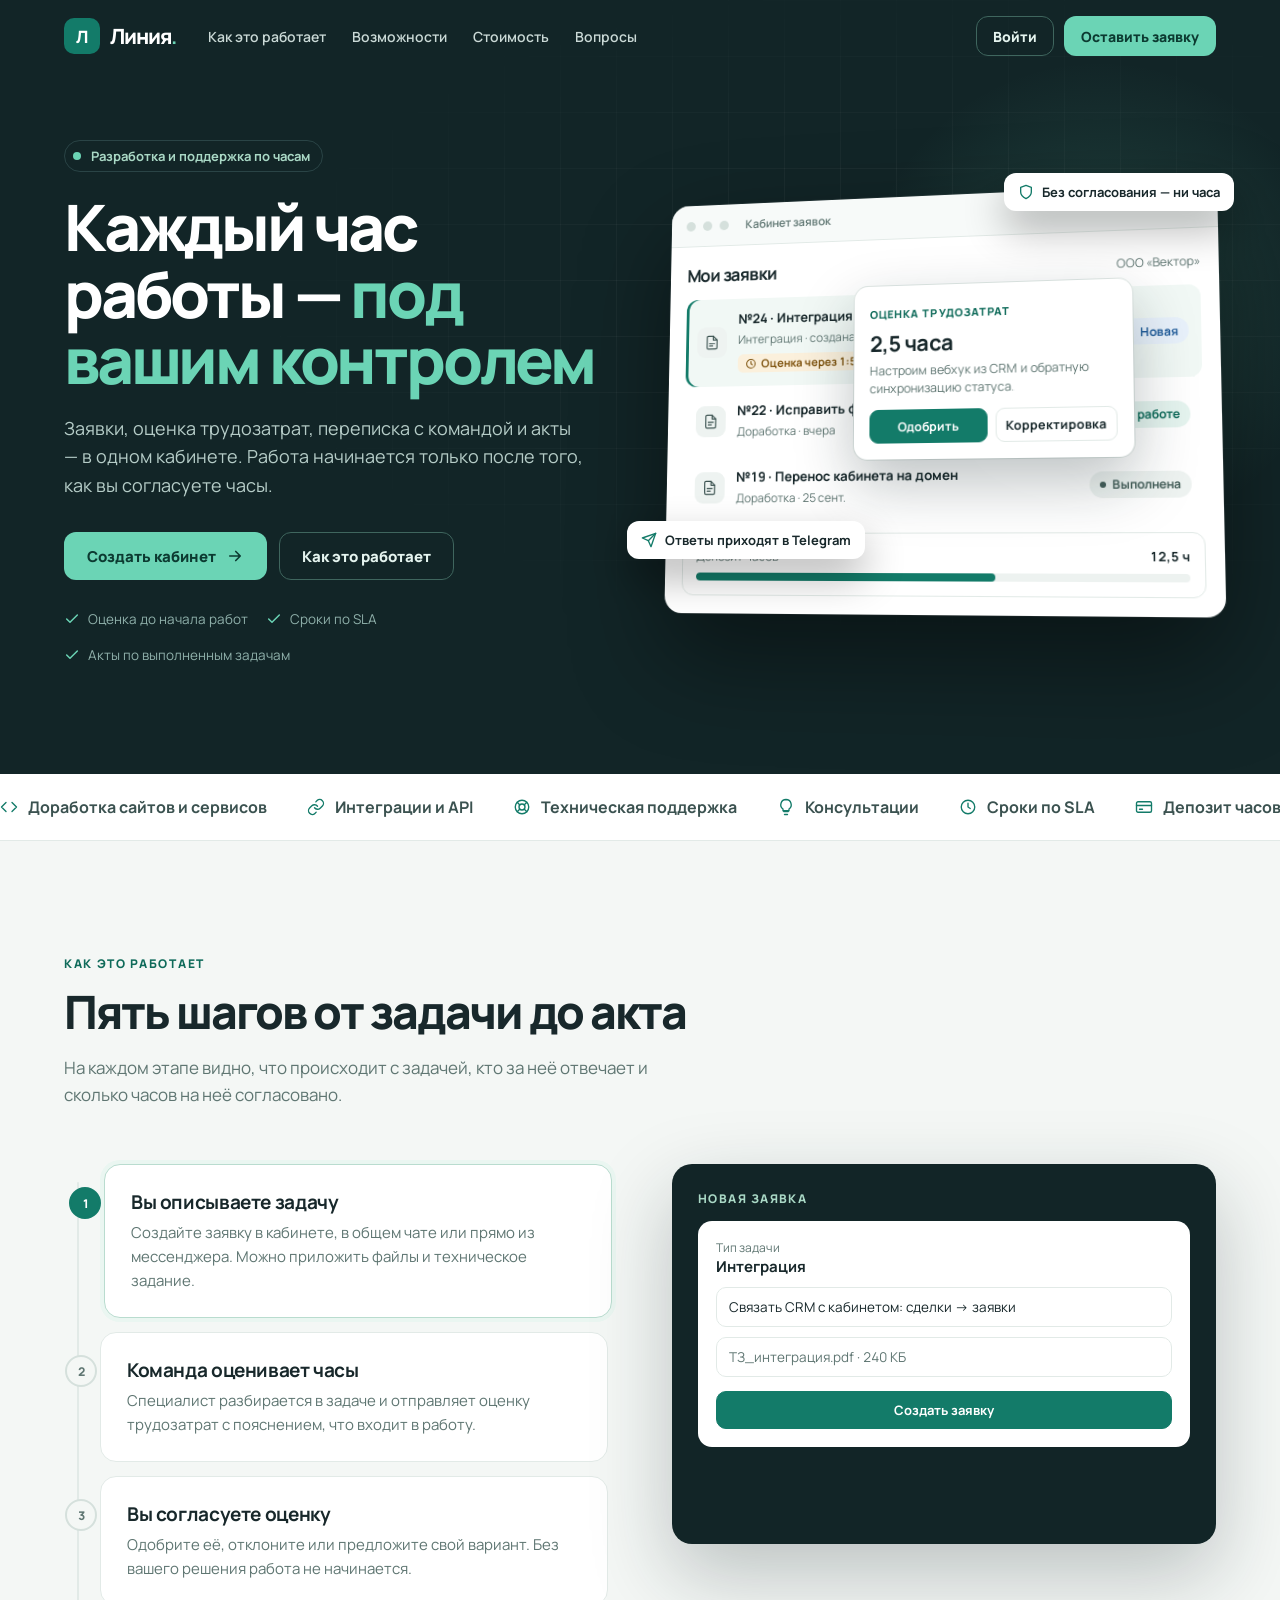
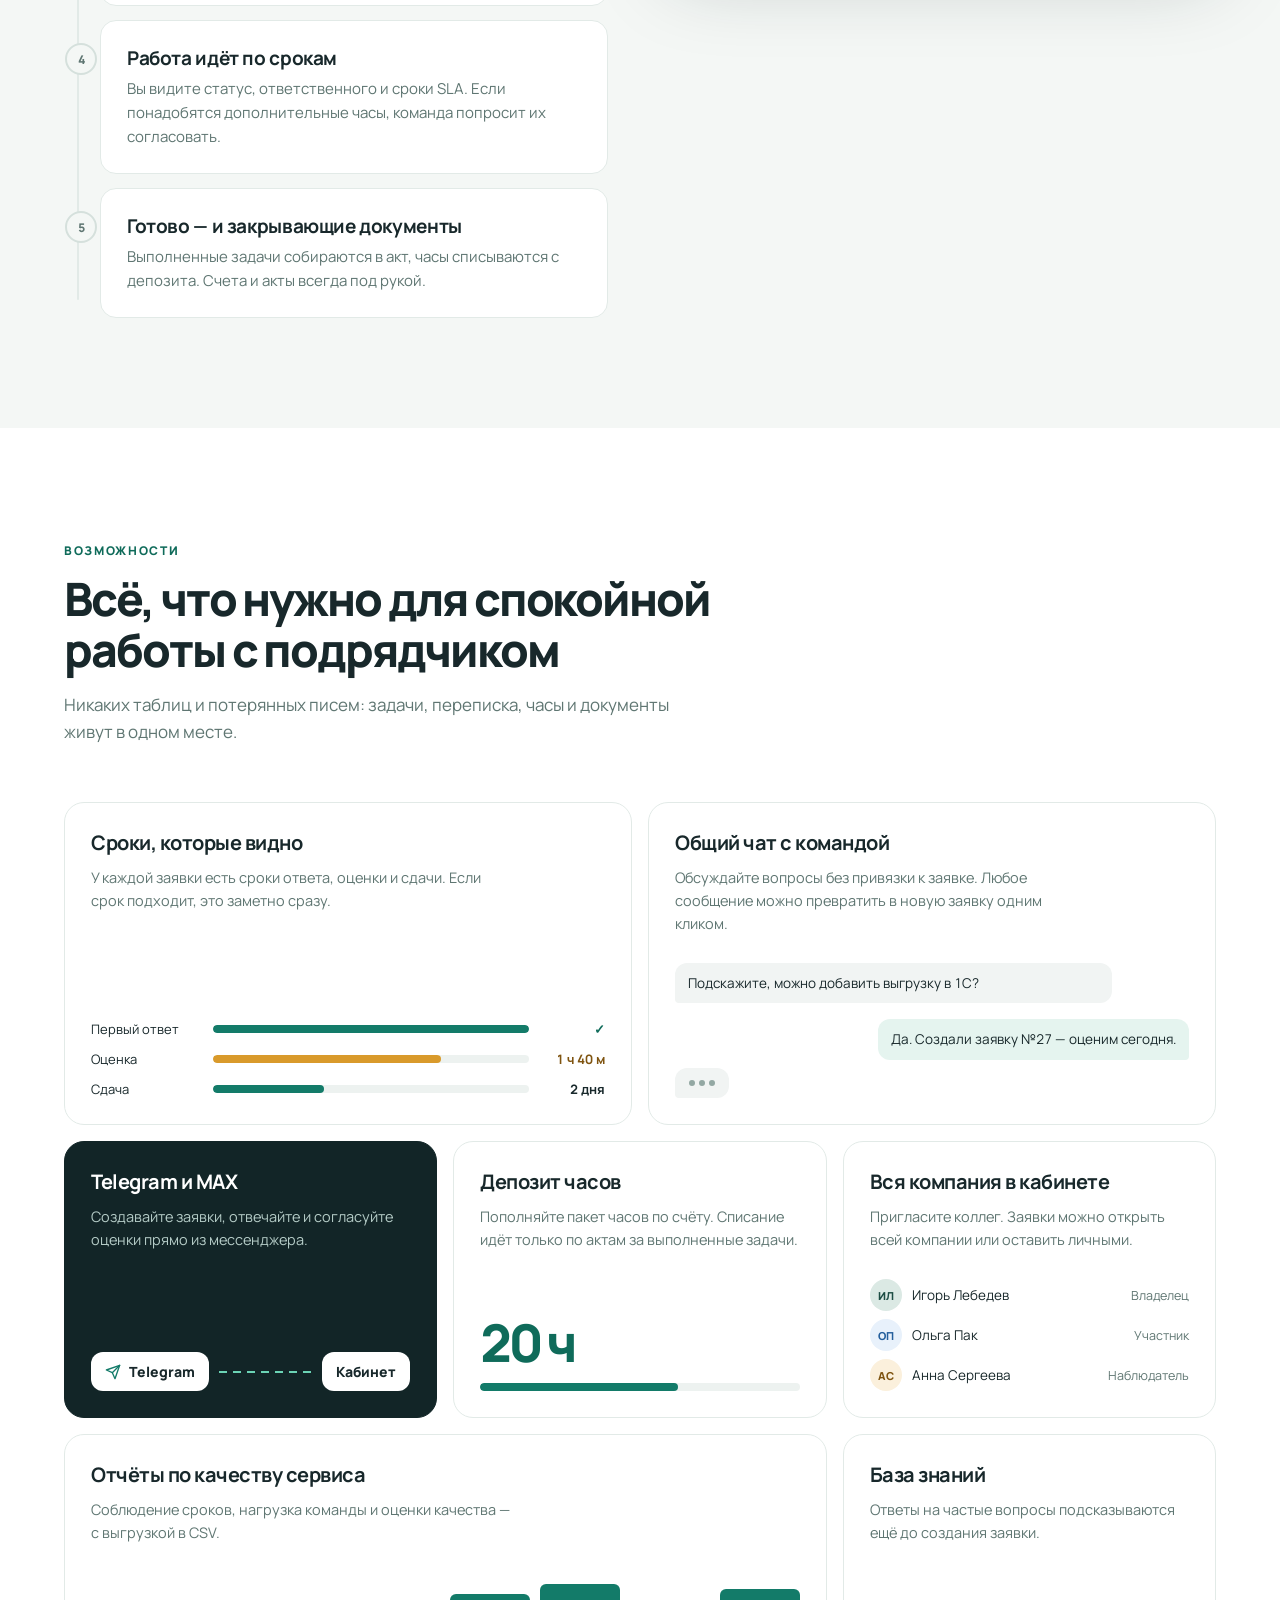
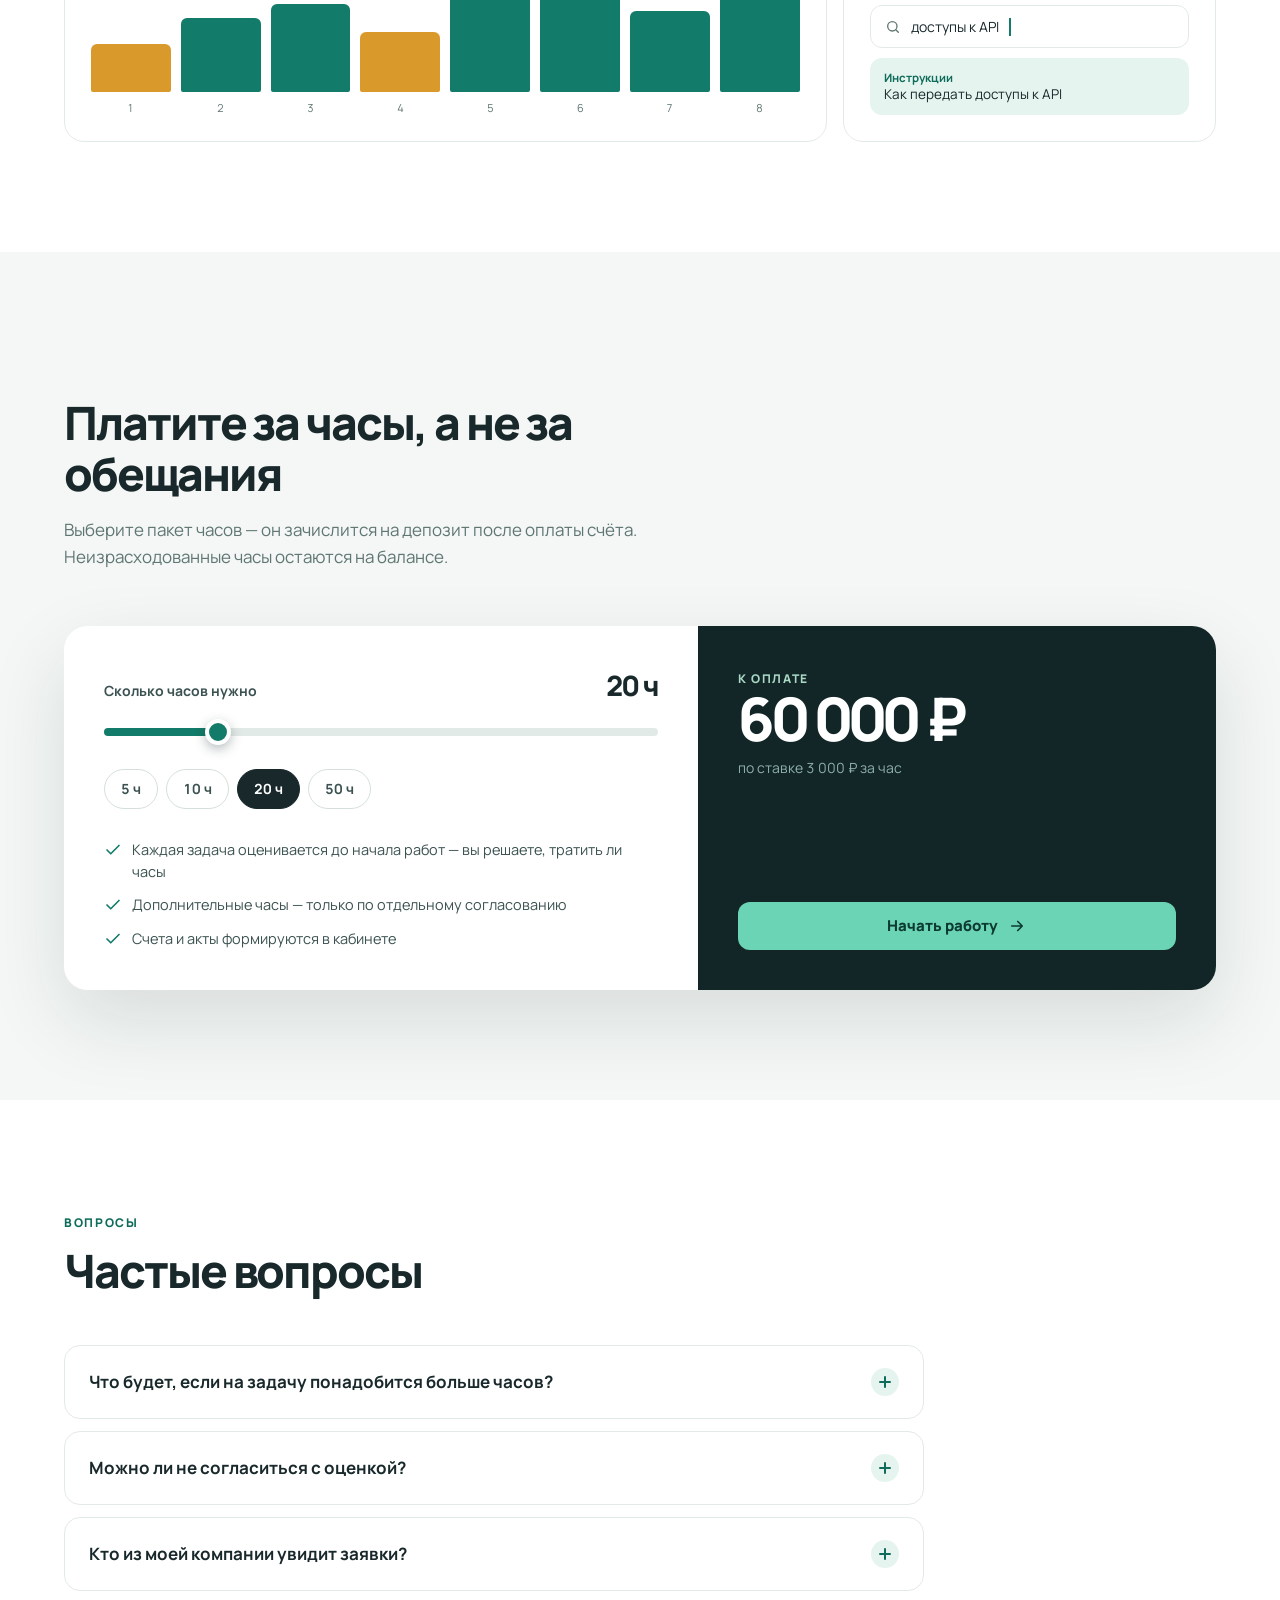
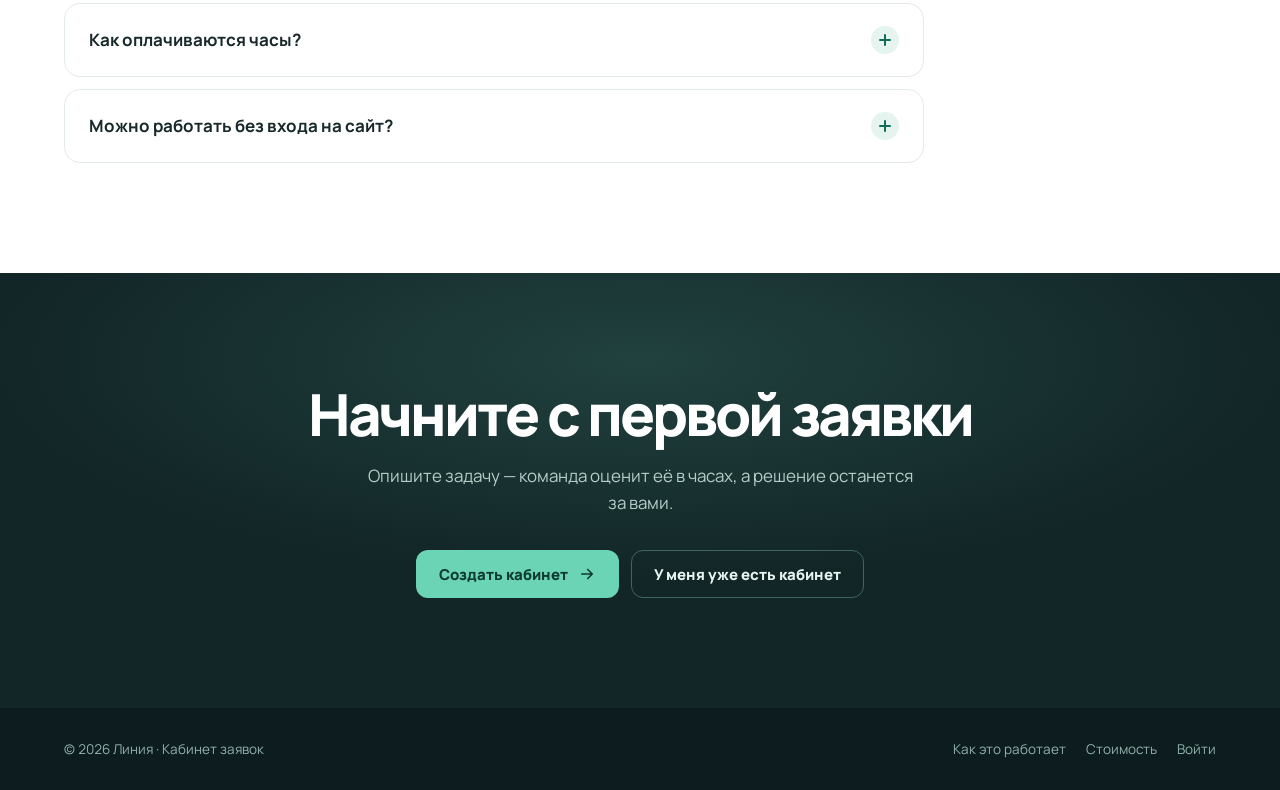
==== web/landing.html @ fb6ef6cf "Редизайн кабинета, анимации, обучение для клиентов и лендинг" ====
<!doctype html>
<html lang="ru">
<head>
  <meta charset="utf-8">
  <meta name="viewport" content="width=device-width, initial-scale=1, viewport-fit=cover">
  <meta name="theme-color" content="#122527">
  <meta name="description" content="Разработка и поддержка с прозрачными часами: заявки, оценка трудозатрат, переписка, SLA и акты в одном кабинете.">
  <title>Линия · Разработка и поддержка с прозрачными часами</title>
  <link rel="icon" type="image/svg+xml" href="/icon.svg">
  <link rel="preconnect" href="https://fonts.googleapis.com">
  <link href="https://fonts.googleapis.com/css2?family=Manrope:wght@400;500;600;700;800&display=swap" rel="stylesheet">
  <style>
    :root {
      --nav: #122527;
      --nav-2: #18322f;
      --nav-line: #2a4446;
      --mint: #6bd4b5;
      --mint-soft: #a9d8c5;
      --accent: #137b69;
      --accent-ink: #0f6b5a;
      --accent-soft: #e5f4ef;
      --ink: #18282b;
      --ink-2: #3b5250;
      --muted: #5f7672;
      --line: #e2eae7;
      --bg: #f4f7f5;
      --late: #a3211a;
      --late-bg: #fdecea;
      --soon: #7f5410;
      --soon-bg: #fbf0dc;
      --info: #245f9c;
      --info-bg: #e8f1fb;
      --ease: cubic-bezier(.2, .8, .2, 1);
      --spring: cubic-bezier(.34, 1.56, .64, 1);
      font-family: 'Manrope', -apple-system, 'Segoe UI', sans-serif;
      color: var(--ink);
      font-variant-numeric: tabular-nums;
    }
    * { box-sizing: border-box; }
    html { scroll-behavior: smooth; }
    body { margin: 0; background: var(--bg); color: var(--ink); -webkit-font-smoothing: antialiased; overflow-x: hidden; }
    a { color: inherit; }
    button { font: inherit; cursor: pointer; }
    :focus-visible { outline: 3px solid #7ed9c0; outline-offset: 3px; }
    .wrap { width: 100%; max-width: 1200px; margin: 0 auto; padding: 0 24px; }
    .ico { flex: none; }
    .visually-hidden { position: absolute; width: 1px; height: 1px; overflow: hidden; clip: rect(0 0 0 0); white-space: nowrap; }

    /* Кнопки */
    .btn {
      display: inline-flex; align-items: center; justify-content: center; gap: 10px;
      min-height: 48px; padding: 0 22px; border: 1px solid transparent; border-radius: 12px;
      font-size: 15px; font-weight: 800; text-decoration: none; white-space: nowrap;
      transition: transform .2s var(--ease), box-shadow .2s ease, background-color .2s ease, border-color .2s ease;
    }
    .btn:active { transform: scale(.97); }
    .btn .ico { transition: transform .25s var(--ease); }
    .btn:hover .ico { transform: translateX(3px); }
    .btn-mint { background: var(--mint); color: #0c3a31; }
    .btn-mint:hover { box-shadow: 0 10px 30px rgba(107, 212, 181, .35); transform: translateY(-2px); }
    .btn-ghost { border-color: #3f665e; color: #e5f4ef; background: transparent; }
    .btn-ghost:hover { background: rgba(255, 255, 255, .06); border-color: var(--mint-soft); }
    .btn-dark { background: var(--ink); color: #fff; }
    .btn-dark:hover { transform: translateY(-2px); box-shadow: 0 10px 30px rgba(24, 40, 43, .25); }
    .btn-line { border-color: #c9d7d2; color: var(--ink); background: #fff; }
    .btn-line:hover { border-color: var(--accent); }

    /* Шапка */
    .header {
      position: fixed; inset: 0 0 auto; z-index: 50;
      transition: background-color .3s ease, box-shadow .3s ease, backdrop-filter .3s ease;
    }
    .header.scrolled { background: rgba(18, 37, 39, .88); backdrop-filter: blur(12px); box-shadow: 0 1px 0 var(--nav-line); }
    .header-row { display: flex; align-items: center; gap: 32px; height: 72px; }
    .logo { display: flex; align-items: center; gap: 10px; color: #fff; text-decoration: none; }
    .logo-mark { display: grid; place-items: center; width: 36px; height: 36px; border-radius: 10px; background: var(--accent); color: #fff; font-weight: 800; font-size: 17px; }
    .logo-name { font-size: 21px; font-weight: 800; letter-spacing: -.05em; }
    .logo-name b { color: var(--mint); }
    .menu { display: flex; gap: 26px; margin-right: auto; }
    .menu a { color: #cad9d6; font-size: 14px; font-weight: 600; text-decoration: none; position: relative; }
    .menu a::after { content: ''; position: absolute; left: 0; right: 0; bottom: -6px; height: 2px; border-radius: 2px; background: var(--mint); transform: scaleX(0); transform-origin: left; transition: transform .25s var(--ease); }
    .menu a:hover { color: #fff; }
    .menu a:hover::after { transform: scaleX(1); }
    .header-actions { display: flex; gap: 10px; }
    .header .btn { min-height: 40px; padding: 0 16px; font-size: 14px; }

    /* Первый экран */
    .hero {
      position: relative; overflow: hidden; padding: 140px 0 110px;
      background: var(--nav); color: #cad9d6;
    }
    .hero::before {
      content: ''; position: absolute; inset: 0;
      background-image: linear-gradient(rgba(255, 255, 255, .04) 1px, transparent 1px), linear-gradient(90deg, rgba(255, 255, 255, .04) 1px, transparent 1px);
      background-size: 56px 56px;
      mask-image: radial-gradient(ellipse 70% 60% at 70% 40%, #000 30%, transparent 75%);
      -webkit-mask-image: radial-gradient(ellipse 70% 60% at 70% 40%, #000 30%, transparent 75%);
    }
    .hero-glow { position: absolute; width: 520px; height: 520px; right: -80px; top: 40px; border-radius: 50%; background: radial-gradient(circle, rgba(107, 212, 181, .18), transparent 65%); pointer-events: none; animation: drift 12s ease-in-out infinite alternate; }
    @keyframes drift { to { transform: translate(-60px, 40px) scale(1.1); } }
    .hero-grid { position: relative; display: grid; grid-template-columns: minmax(0, 1fr) minmax(0, 1.05fr); gap: 56px; align-items: center; }
    .eyebrow { display: inline-flex; align-items: center; gap: 10px; padding: 6px 12px 6px 8px; border: 1px solid var(--nav-line); border-radius: 99px; color: var(--mint-soft); font-size: 13px; font-weight: 700; }
    .eyebrow i { width: 8px; height: 8px; border-radius: 50%; background: var(--mint); box-shadow: 0 0 0 0 rgba(107, 212, 181, .6); animation: ping 2s ease-out infinite; }
    @keyframes ping { 0% { box-shadow: 0 0 0 0 rgba(107, 212, 181, .6); } 100% { box-shadow: 0 0 0 10px rgba(107, 212, 181, 0); } }
    .hero h1 { margin: 22px 0 20px; color: #fff; font-size: clamp(38px, 5.4vw, 64px); font-weight: 800; letter-spacing: -.05em; line-height: 1.04; }
    .hero h1 .word { display: inline-block; opacity: 0; transform: translateY(24px); animation: word .7s var(--ease) forwards; }
    @keyframes word { to { opacity: 1; transform: none; } }
    .hero h1 em { font-style: normal; color: var(--mint); }
    .hero .lead { max-width: 520px; margin: 0 0 32px; font-size: 18px; line-height: 1.6; color: #b5ccc7; }
    .hero-cta { display: flex; flex-wrap: wrap; gap: 12px; }
    .hero-note { display: flex; flex-wrap: wrap; gap: 18px; margin-top: 30px; font-size: 13.5px; color: #8fb0aa; }
    .hero-note span { display: inline-flex; align-items: center; gap: 8px; }
    .hero-note .ico { color: var(--mint); }
    .fade-up { opacity: 0; transform: translateY(16px); animation: word .8s var(--ease) forwards; }

    /* Живой макет */
    .stage { position: relative; perspective: 1400px; }
    .mock {
      position: relative; border-radius: 18px; background: #fff; color: var(--ink);
      box-shadow: 0 40px 100px rgba(0, 0, 0, .45), 0 0 0 1px rgba(255, 255, 255, .06);
      transform: rotateX(var(--rx, 6deg)) rotateY(var(--ry, -10deg));
      transition: transform .6s var(--ease);
      overflow: hidden;
    }
    .mock-bar { display: flex; align-items: center; gap: 8px; height: 44px; padding: 0 16px; border-bottom: 1px solid var(--line); background: #f7faf9; }
    .mock-bar i { width: 10px; height: 10px; border-radius: 50%; background: #d5e0dc; }
    .mock-bar span { margin-left: 10px; color: var(--muted); font-size: 12px; font-weight: 600; }
    .mock-body { padding: 18px; }
    .mock-head { display: flex; align-items: baseline; justify-content: space-between; margin-bottom: 14px; }
    .mock-head strong { font-size: 18px; letter-spacing: -.03em; }
    .mock-head small { color: var(--muted); font-size: 12px; }
    .mrow { display: grid; grid-template-columns: 32px minmax(0, 1fr) auto; gap: 12px; align-items: center; padding: 12px; border-radius: 12px; transition: background-color .35s ease, box-shadow .35s ease; }
    .mrow + .mrow { margin-top: 4px; }
    .mrow.hot { background: #f1f8f5; box-shadow: inset 3px 0 0 var(--accent); }
    .mico { display: grid; place-items: center; width: 32px; height: 32px; border-radius: 9px; background: #eef3f1; color: var(--ink-2); }
    .mtext strong { display: block; font-size: 13.5px; }
    .mtext small { color: var(--muted); font-size: 12px; }
    .badge { display: inline-flex; align-items: center; gap: 6px; height: 26px; padding: 0 10px; border-radius: 99px; font-size: 12px; font-weight: 700; white-space: nowrap; transition: background-color .4s ease, color .4s ease; }
    .badge::before { content: ''; width: 6px; height: 6px; border-radius: 50%; background: currentColor; }
    .badge.new { background: var(--info-bg); color: var(--info); }
    .badge.work { background: var(--accent-soft); color: var(--accent-ink); }
    .badge.wait { background: var(--soon-bg); color: var(--soon); }
    .badge.done { background: #eef3f1; color: #46605b; }
    .sla { display: inline-flex; align-items: center; gap: 5px; margin-top: 6px; padding: 2px 8px; border-radius: 6px; background: var(--soon-bg); color: var(--soon); font-size: 11.5px; font-weight: 700; }
    .mock-hours { margin-top: 14px; padding: 14px; border: 1px solid var(--line); border-radius: 12px; }
    .mock-hours div:first-child { display: flex; justify-content: space-between; font-size: 12.5px; color: var(--muted); margin-bottom: 8px; }
    .mock-hours strong { color: var(--ink); }
    .meter { height: 8px; border-radius: 4px; background: #edf2f0; overflow: hidden; }
    .meter span { display: block; height: 100%; border-radius: 4px; background: var(--accent); width: 0; transition: width 1.2s var(--ease); }
    .estimate-pop {
      position: absolute; left: 50%; top: 92px; width: 280px; padding: 16px; border-radius: 14px;
      background: #fff; box-shadow: 0 24px 60px rgba(18, 37, 39, .28), 0 0 0 1px var(--line);
      opacity: 0; transform: translate(-30%, 10px) scale(.96); pointer-events: none;
      transition: opacity .35s ease, transform .45s var(--spring);
    }
    .estimate-pop.show { opacity: 1; transform: translate(-30%, 0) scale(1); }
    .estimate-pop small { color: var(--accent-ink); font-size: 11px; font-weight: 800; letter-spacing: .1em; text-transform: uppercase; }
    .estimate-pop strong { display: block; margin: 6px 0 4px; font-size: 22px; letter-spacing: -.03em; }
    .estimate-pop p { margin: 0 0 12px; color: var(--muted); font-size: 12.5px; line-height: 1.45; }
    .estimate-pop .row { display: flex; gap: 8px; }
    .estimate-pop .row span { flex: 1; display: grid; place-items: center; height: 34px; border-radius: 9px; border: 1px solid var(--line); font-size: 12.5px; font-weight: 700; transition: transform .15s ease, background-color .2s ease; }
    .estimate-pop .row span.ok { border-color: var(--accent); background: var(--accent); color: #fff; }
    .estimate-pop .row span.ok.press { transform: scale(.94); background: var(--accent-ink); }
    .cursor { position: absolute; left: 0; top: 0; z-index: 3; width: 22px; height: 22px; opacity: 0; transition: transform 1s var(--ease), opacity .3s ease; pointer-events: none; filter: drop-shadow(0 4px 8px rgba(0, 0, 0, .3)); }
    .cursor.show { opacity: 1; }
    .mock-toast {
      position: absolute; right: 16px; bottom: 16px; display: flex; align-items: center; gap: 10px; padding: 11px 14px; border-radius: 12px;
      background: var(--ink); color: #fff; font-size: 13px; font-weight: 600;
      opacity: 0; transform: translateY(12px) scale(.96); transition: opacity .3s ease, transform .4s var(--spring);
    }
    .mock-toast.show { opacity: 1; transform: none; }
    .mock-toast .ico { color: var(--mint); }
    .float-chip {
      position: absolute; display: flex; align-items: center; gap: 8px; padding: 10px 14px; border-radius: 12px;
      background: #fff; color: var(--ink); font-size: 13px; font-weight: 700; box-shadow: 0 18px 40px rgba(0, 0, 0, .3);
      animation: float 6s ease-in-out infinite;
    }
    .float-chip.a { left: -28px; bottom: 54px; }
    .float-chip.b { right: -18px; top: -18px; animation-delay: -3s; }
    .float-chip .ico { color: var(--accent); }
    @keyframes float { 50% { transform: translateY(-10px); } }

    /* Бегущая строка */
    .ticker { padding: 22px 0; border-bottom: 1px solid var(--line); background: #fff; overflow: hidden; }
    .ticker-track { display: flex; gap: 40px; width: max-content; animation: marquee 32s linear infinite; }
    .ticker:hover .ticker-track { animation-play-state: paused; }
    .ticker-track span { display: inline-flex; align-items: center; gap: 10px; color: var(--ink-2); font-size: 16px; font-weight: 700; white-space: nowrap; }
    .ticker-track .ico { color: var(--accent); }
    @keyframes marquee { to { transform: translateX(-50%); } }

    /* Секции */
    section.block { padding: 110px 0; }
    .kicker { color: var(--accent-ink); font-size: 12px; font-weight: 800; letter-spacing: .14em; text-transform: uppercase; }
    .title { max-width: 720px; margin: 14px 0 16px; font-size: clamp(30px, 3.6vw, 46px); font-weight: 800; letter-spacing: -.045em; line-height: 1.1; }
    .subtitle { max-width: 620px; margin: 0; color: var(--muted); font-size: 17px; line-height: 1.6; }
    .reveal { opacity: 0; transform: translateY(28px); transition: opacity .8s var(--ease), transform .8s var(--ease); transition-delay: var(--d, 0s); }
    .reveal.in { opacity: 1; transform: none; }

    /* Как это работает */
    .steps-grid { display: grid; grid-template-columns: minmax(0, 1fr) minmax(0, 1fr); gap: 64px; margin-top: 56px; }
    .steps { position: relative; display: grid; gap: 14px; padding-left: 36px; }
    .rail { position: absolute; left: 13px; top: 18px; bottom: 18px; width: 2px; background: var(--line); border-radius: 2px; }
    .rail span { display: block; width: 100%; height: 0; background: var(--accent); border-radius: 2px; transition: height .5s var(--ease); }
    .step { position: relative; padding: 24px 26px; border: 1px solid var(--line); border-radius: 16px; background: #fff; transition: border-color .3s ease, box-shadow .3s ease, transform .3s var(--ease); }
    .step::before { content: attr(data-n); position: absolute; left: -36px; top: 22px; display: grid; place-items: center; width: 28px; height: 28px; border: 2px solid #d5e0dc; border-radius: 50%; background: var(--bg); color: var(--muted); font-size: 12px; font-weight: 800; transition: all .3s ease; }
    .step.active { border-color: #b9dccf; box-shadow: 0 0 0 4px #eaf6f1; transform: translateX(4px); }
    .step.active::before, .step.passed::before { border-color: var(--accent); background: var(--accent); color: #fff; }
    .step h3 { margin: 0 0 6px; font-size: 19px; letter-spacing: -.02em; }
    .step p { margin: 0; color: var(--muted); font-size: 15px; line-height: 1.6; }
    .step-visual { position: sticky; top: 120px; align-self: start; }
    .screen { position: relative; min-height: 380px; padding: 26px; border-radius: 20px; background: var(--nav); box-shadow: 0 30px 80px rgba(18, 37, 39, .25); overflow: hidden; }
    .scene { position: absolute; inset: 26px; opacity: 0; transform: translateY(16px) scale(.98); transition: opacity .45s ease, transform .55s var(--ease); pointer-events: none; }
    .scene.active { opacity: 1; transform: none; }
    .card { padding: 18px; border-radius: 14px; background: #fff; }
    .card + .card { margin-top: 12px; }
    .card small { display: block; color: var(--muted); font-size: 12px; }
    .card strong { display: block; font-size: 15px; }
    .scene-label { margin-bottom: 14px; color: var(--mint-soft); font-size: 12px; font-weight: 800; letter-spacing: .12em; text-transform: uppercase; }
    .field-mock { margin-top: 10px; padding: 10px 12px; border: 1px solid var(--line); border-radius: 10px; color: var(--ink); font-size: 13.5px; }
    .bubble { max-width: 85%; padding: 10px 13px; border-radius: 12px 12px 12px 4px; background: #f1f4f3; font-size: 13.5px; line-height: 1.5; }
    .bubble.me { margin-left: auto; border-radius: 12px 12px 4px 12px; background: var(--accent-soft); }
    .bubble + .bubble { margin-top: 8px; }
    .two-btn { display: flex; gap: 8px; margin-top: 14px; }
    .two-btn span { flex: 1; display: grid; place-items: center; height: 38px; border-radius: 10px; border: 1px solid var(--line); font-size: 13px; font-weight: 700; }
    .two-btn span:first-child { background: var(--accent); border-color: var(--accent); color: #fff; }
    .doc { display: flex; align-items: center; gap: 12px; }
    .doc i { display: grid; place-items: center; width: 42px; height: 36px; border-radius: 9px; background: #efeaf8; color: #5b3f99; font-size: 10.5px; font-weight: 800; font-style: normal; }

    /* Возможности */
    .bento { display: grid; grid-template-columns: repeat(6, minmax(0, 1fr)); gap: 16px; margin-top: 56px; }
    .tile { position: relative; display: flex; flex-direction: column; gap: 10px; min-height: 270px; padding: 26px; border: 1px solid var(--line); border-radius: 20px; background: #fff; overflow: hidden; transition: transform .35s var(--ease), box-shadow .35s ease, border-color .35s ease; }
    .tile:hover { transform: translateY(-4px); box-shadow: 0 24px 60px rgba(18, 37, 39, .1); border-color: #c9ddd6; }
    .tile h3 { margin: 0; font-size: 20px; letter-spacing: -.025em; }
    .tile p { margin: 0; max-width: 420px; color: var(--muted); font-size: 14.5px; line-height: 1.6; }
    .tile .demo { margin-top: auto; padding-top: 18px; }
    .t-sla { grid-column: span 3; }
    .t-chat { grid-column: span 3; }
    .t-msg, .t-dep, .t-roles { grid-column: span 2; }
    .t-an { grid-column: span 4; }
    .t-kb { grid-column: span 2; }
    .tile.dark { background: var(--nav); border-color: var(--nav); color: #fff; }
    .tile.dark p { color: #b5ccc7; }
    .slarow { display: grid; grid-template-columns: 110px minmax(0, 1fr) 64px; gap: 12px; align-items: center; font-size: 13px; }
    .slarow + .slarow { margin-top: 12px; }
    .slarow b { text-align: right; font-weight: 700; }
    .slarow .meter span.late { background: #c62a20; }
    .slarow .meter span.soon { background: #d99a2b; }
    .typing { justify-self: start; width: fit-content; display: inline-flex; gap: 4px; padding: 12px 14px; border-radius: 12px 12px 12px 4px; background: #f1f4f3; }
    .typing i { width: 6px; height: 6px; border-radius: 50%; background: #93a8a3; animation: typing 1.2s infinite ease-in-out; }
    .typing i:nth-child(2) { animation-delay: .15s; }
    .typing i:nth-child(3) { animation-delay: .3s; }
    @keyframes typing { 0%, 60%, 100% { transform: translateY(0); opacity: .5; } 30% { transform: translateY(-4px); opacity: 1; } }
    .chat-demo { display: grid; gap: 8px; }
    .chat-demo .bubble { opacity: 0; transform: translateY(8px); transition: opacity .4s ease, transform .5s var(--spring); }
    .chat-demo .bubble.show { opacity: 1; transform: none; }
    .msgr { display: flex; align-items: center; gap: 10px; }
    .msgr span { display: inline-flex; align-items: center; gap: 8px; padding: 10px 14px; border-radius: 12px; background: #fff; color: var(--ink); font-weight: 800; font-size: 14px; }
    .msgr .wire { flex: 1; height: 2px; background: repeating-linear-gradient(90deg, var(--mint) 0 8px, transparent 8px 14px); background-size: 28px 2px; animation: wire 1s linear infinite; }
    @keyframes wire { to { background-position: 28px 0; } }
    .big-num { font-size: 52px; font-weight: 800; letter-spacing: -.05em; line-height: 1; color: var(--accent-ink); }
    .bars { display: flex; align-items: flex-end; gap: 10px; height: 120px; }
    .bars span { flex: 1; border-radius: 6px 6px 2px 2px; background: var(--accent); transform: scaleY(0); transform-origin: bottom; transition: transform 1s var(--ease); }
    .bars span.low { background: #d99a2b; }
    .in .bars span { transform: scaleY(1); }
    .bars-labels { display: flex; gap: 10px; margin-top: 8px; color: var(--muted); font-size: 11px; }
    .bars-labels span { flex: 1; text-align: center; }
    .roles { display: grid; gap: 8px; }
    .roles div { display: flex; align-items: center; gap: 10px; font-size: 13.5px; }
    .av { display: grid; place-items: center; width: 32px; height: 32px; border-radius: 50%; background: #dbe9e4; color: #1d4d44; font-size: 11px; font-weight: 800; }
    .roles em { margin-left: auto; font-style: normal; color: var(--muted); font-size: 12.5px; }
    .kb-search { display: flex; align-items: center; gap: 10px; padding: 11px 14px; border: 1px solid var(--line); border-radius: 12px; font-size: 14px; }
    .kb-search .caret { width: 2px; height: 18px; background: var(--accent); animation: caret 1s steps(1) infinite; }
    @keyframes caret { 50% { opacity: 0; } }
    .kb-hit { margin-top: 10px; padding: 12px 14px; border-radius: 12px; background: var(--accent-soft); font-size: 13.5px; opacity: 0; transform: translateY(6px); transition: opacity .4s ease, transform .4s var(--ease); }
    .kb-hit.show { opacity: 1; transform: none; }
    .kb-hit small { display: block; color: var(--accent-ink); font-size: 11.5px; font-weight: 700; }

    /* Калькулятор */
    .calc { display: grid; grid-template-columns: minmax(0, 1.1fr) minmax(0, .9fr); gap: 0; margin-top: 56px; border-radius: 24px; overflow: hidden; box-shadow: 0 30px 80px rgba(18, 37, 39, .12); }
    .calc-left { padding: 40px; background: #fff; }
    .calc-right { display: flex; flex-direction: column; justify-content: space-between; gap: 28px; padding: 40px; background: var(--nav); color: #cad9d6; }
    .presets { display: flex; flex-wrap: wrap; gap: 8px; margin: 18px 0 30px; }
    .presets button { height: 40px; padding: 0 16px; border: 1px solid #d5e0dc; border-radius: 99px; background: #fff; color: var(--ink-2); font-size: 14px; font-weight: 700; transition: all .2s var(--ease); }
    .presets button:hover { border-color: var(--accent); }
    .presets button[aria-pressed="true"] { background: var(--ink); border-color: var(--ink); color: #fff; }
    .range-head { display: flex; justify-content: space-between; align-items: baseline; margin-bottom: 14px; }
    .range-head label { font-size: 14px; font-weight: 700; color: var(--ink-2); }
    .range-head output { font-size: 28px; font-weight: 800; letter-spacing: -.04em; }
    input[type=range] { width: 100%; height: 28px; margin: 0; background: transparent; -webkit-appearance: none; appearance: none; }
    input[type=range]::-webkit-slider-runnable-track { height: 8px; border-radius: 4px; background: linear-gradient(90deg, var(--accent) var(--p, 20%), #e2eae7 var(--p, 20%)); }
    input[type=range]::-moz-range-track { height: 8px; border-radius: 4px; background: linear-gradient(90deg, var(--accent) var(--p, 20%), #e2eae7 var(--p, 20%)); }
    input[type=range]::-webkit-slider-thumb { -webkit-appearance: none; width: 26px; height: 26px; margin-top: -9px; border: 4px solid #fff; border-radius: 50%; background: var(--accent); box-shadow: 0 4px 12px rgba(18, 37, 39, .3); transition: transform .15s ease; }
    input[type=range]::-moz-range-thumb { width: 18px; height: 18px; border: 4px solid #fff; border-radius: 50%; background: var(--accent); box-shadow: 0 4px 12px rgba(18, 37, 39, .3); }
    input[type=range]:active::-webkit-slider-thumb { transform: scale(1.15); }
    .calc-list { display: grid; gap: 12px; margin: 30px 0 0; padding: 0; list-style: none; }
    .calc-list li { display: flex; gap: 10px; color: var(--ink-2); font-size: 14.5px; line-height: 1.5; }
    .calc-list .ico { color: var(--accent); margin-top: 2px; }
    .price { color: #fff; font-size: clamp(40px, 5vw, 60px); font-weight: 800; letter-spacing: -.05em; line-height: 1; }
    .price-note { margin-top: 10px; color: #8fb0aa; font-size: 14px; }
    .calc-right .btn { width: 100%; }

    /* Вопросы */
    .faq { display: grid; gap: 12px; max-width: 860px; margin-top: 48px; }
    .qa { border: 1px solid var(--line); border-radius: 16px; background: #fff; transition: border-color .25s ease, box-shadow .25s ease; }
    .qa.open { border-color: #b9dccf; box-shadow: 0 12px 32px rgba(18, 37, 39, .06); }
    .qa button { display: flex; align-items: center; justify-content: space-between; gap: 16px; width: 100%; padding: 22px 24px; border: 0; background: none; color: var(--ink); font-size: 17px; font-weight: 700; text-align: left; }
    .qa .plus { position: relative; flex: none; width: 28px; height: 28px; border-radius: 50%; background: var(--accent-soft); transition: transform .35s var(--ease), background-color .25s ease; }
    .qa .plus::before, .qa .plus::after { content: ''; position: absolute; left: 50%; top: 50%; width: 12px; height: 2px; border-radius: 2px; background: var(--accent-ink); transform: translate(-50%, -50%); }
    .qa .plus::after { transform: translate(-50%, -50%) rotate(90deg); transition: transform .35s var(--ease); }
    .qa.open .plus { transform: rotate(180deg); background: var(--accent); }
    .qa.open .plus::before, .qa.open .plus::after { background: #fff; }
    .qa.open .plus::after { transform: translate(-50%, -50%) rotate(0deg); }
    .answer { display: grid; grid-template-rows: 0fr; transition: grid-template-rows .4s var(--ease); }
    .qa.open .answer { grid-template-rows: 1fr; }
    .answer > div { overflow: hidden; }
    .answer p { margin: 0; padding: 0 24px 22px; color: var(--muted); font-size: 15.5px; line-height: 1.65; }

    /* Финальный призыв */
    .final { position: relative; padding: 110px 0; background: var(--nav); color: #cad9d6; overflow: hidden; text-align: center; }
    .final::before { content: ''; position: absolute; inset: -40% -10% auto; height: 120%; background: radial-gradient(ellipse at center, rgba(107, 212, 181, .16), transparent 60%); pointer-events: none; }
    .final h2 { position: relative; max-width: 820px; margin: 0 auto 18px; color: #fff; font-size: clamp(34px, 4.6vw, 58px); font-weight: 800; letter-spacing: -.05em; line-height: 1.06; }
    .final p { position: relative; max-width: 560px; margin: 0 auto 34px; font-size: 17px; line-height: 1.6; color: #b5ccc7; }
    .final .hero-cta { position: relative; justify-content: center; }
    footer { padding: 32px 0; background: #0d1d1f; color: #8fb0aa; font-size: 13.5px; }
    .foot { display: flex; flex-wrap: wrap; align-items: center; justify-content: space-between; gap: 16px; }
    .foot nav { display: flex; gap: 20px; }
    .foot a { text-decoration: none; }
    .foot a:hover { color: #fff; }

    /* Адаптив */
    @media (max-width: 1020px) {
      .menu { display: none; }
      .hero-grid, .steps-grid, .calc { grid-template-columns: minmax(0, 1fr); }
      .stage { max-width: 620px; margin: 10px auto 0; }
      .step-visual { display: none; }
      .bento { grid-template-columns: repeat(2, minmax(0, 1fr)); }
      .t-sla, .t-chat, .t-msg, .t-dep, .t-roles, .t-an, .t-kb { grid-column: span 1; }
      .t-an { grid-column: 1 / -1; }
    }
    @media (max-width: 640px) {
      .wrap { padding: 0 16px; }
      .header-actions { gap: 6px; }
      .header .btn { padding: 0 12px; font-size: 13px; }
      .hero { padding: 112px 0 80px; }
      .hero .lead { font-size: 16px; }
      .float-chip { display: none; }
      .mock { transform: none !important; }
      .estimate-pop { left: 16px; right: 16px; width: auto; transform: translateY(10px) scale(.96); }
      .estimate-pop.show { transform: none; }
      section.block { padding: 76px 0; }
      .bento { grid-template-columns: minmax(0, 1fr); }
      .t-an { grid-column: auto; }
      .calc-left, .calc-right { padding: 26px; }
      .hero-cta .btn { flex: 1; }
    }
    @media (prefers-reduced-motion: reduce) {
      *, *::before, *::after { animation-duration: .01ms !important; animation-iteration-count: 1 !important; animation-delay: 0s !important; transition-duration: .01ms !important; scroll-behavior: auto !important; }
      .hero h1 .word, .fade-up, .reveal { opacity: 1; transform: none; }
      .mock { transform: none; }
    }
  </style>
</head>
<body>
  <svg width="0" height="0" style="position:absolute" aria-hidden="true">
    <defs>
      <symbol id="i-arrow" viewBox="0 0 24 24"><path d="M5 12h14M13 6l6 6-6 6"/></symbol>
      <symbol id="i-ticket" viewBox="0 0 24 24"><path d="M14 2H6a2 2 0 0 0-2 2v16a2 2 0 0 0 2 2h12a2 2 0 0 0 2-2V8z"/><path d="M14 2v6h6M8 13h8M8 17h5"/></symbol>
      <symbol id="i-chat" viewBox="0 0 24 24"><path d="M21 15a2 2 0 0 1-2 2H7l-4 4V5a2 2 0 0 1 2-2h14a2 2 0 0 1 2 2z"/></symbol>
      <symbol id="i-clock" viewBox="0 0 24 24"><circle cx="12" cy="12" r="9"/><path d="M12 7v5l3 2"/></symbol>
      <symbol id="i-check" viewBox="0 0 24 24"><path d="M20 6 9 17l-5-5"/></symbol>
      <symbol id="i-send" viewBox="0 0 24 24"><path d="m22 2-7 20-4-9-9-4z"/><path d="M22 2 11 13"/></symbol>
      <symbol id="i-wallet" viewBox="0 0 24 24"><rect x="2" y="5" width="20" height="14" rx="2"/><path d="M2 10h20M6 15h4"/></symbol>
      <symbol id="i-code" viewBox="0 0 24 24"><path d="m16 18 6-6-6-6M8 6l-6 6 6 6"/></symbol>
      <symbol id="i-link" viewBox="0 0 24 24"><path d="M10 13a5 5 0 0 0 7.54.54l3-3a5 5 0 0 0-7.07-7.07l-1.72 1.71"/><path d="M14 11a5 5 0 0 0-7.54-.54l-3 3a5 5 0 0 0 7.07 7.07l1.71-1.71"/></symbol>
      <symbol id="i-life" viewBox="0 0 24 24"><circle cx="12" cy="12" r="9"/><circle cx="12" cy="12" r="4"/><path d="m5.6 5.6 3.6 3.6M14.8 14.8l3.6 3.6M18.4 5.6l-3.6 3.6M9.2 14.8l-3.6 3.6"/></symbol>
      <symbol id="i-bulb" viewBox="0 0 24 24"><path d="M9 18h6M10 22h4M12 2a7 7 0 0 0-4 12.7V17h8v-2.3A7 7 0 0 0 12 2z"/></symbol>
      <symbol id="i-search" viewBox="0 0 24 24"><circle cx="11" cy="11" r="7"/><path d="m20 20-3.5-3.5"/></symbol>
      <symbol id="i-shield" viewBox="0 0 24 24"><path d="M12 22s8-4 8-10V5l-8-3-8 3v7c0 6 8 10 8 10z"/></symbol>
      <symbol id="i-cursor" viewBox="0 0 24 24"><path d="M4 2l16 9-7 2-3 7z" fill="#fff" stroke="#18282b" stroke-width="1.5" stroke-linejoin="round"/></symbol>
    </defs>
  </svg>

  <header class="header" id="header">
    <div class="wrap header-row">
      <a class="logo" href="#top" aria-label="Линия — на главную"><span class="logo-mark" aria-hidden="true">Л</span><span class="logo-name">Линия<b>.</b></span></a>
      <nav class="menu" aria-label="Разделы страницы">
        <a href="#how">Как это работает</a>
        <a href="#features">Возможности</a>
        <a href="#price">Стоимость</a>
        <a href="#faq">Вопросы</a>
      </nav>
      <div class="header-actions">
        <a class="btn btn-ghost" href="/">Войти</a>
        <a class="btn btn-mint" href="/?register">Оставить заявку</a>
      </div>
    </div>
  </header>

  <main id="top">
    <section class="hero">
      <div class="hero-glow" aria-hidden="true"></div>
      <div class="wrap hero-grid">
        <div>
          <span class="eyebrow fade-up" style="animation-delay:.05s"><i aria-hidden="true"></i>Разработка и поддержка по часам</span>
          <h1 data-split>Каждый час работы — <em>под вашим контролем</em></h1>
          <p class="lead fade-up" style="animation-delay:.55s">Заявки, оценка трудозатрат, переписка с командой и акты — в одном кабинете. Работа начинается только после того, как вы согласуете часы.</p>
          <div class="hero-cta fade-up" style="animation-delay:.7s">
            <a class="btn btn-mint" href="/?register">Создать кабинет <svg class="ico" width="18" height="18" fill="none" stroke="currentColor" stroke-width="2.2" stroke-linecap="round" stroke-linejoin="round" aria-hidden="true"><use href="#i-arrow"/></svg></a>
            <a class="btn btn-ghost" href="#how">Как это работает</a>
          </div>
          <div class="hero-note fade-up" style="animation-delay:.85s">
            <span><svg class="ico" width="16" height="16" fill="none" stroke="currentColor" stroke-width="2.2" stroke-linecap="round" stroke-linejoin="round" aria-hidden="true"><use href="#i-check"/></svg>Оценка до начала работ</span>
            <span><svg class="ico" width="16" height="16" fill="none" stroke="currentColor" stroke-width="2.2" stroke-linecap="round" stroke-linejoin="round" aria-hidden="true"><use href="#i-check"/></svg>Сроки по SLA</span>
            <span><svg class="ico" width="16" height="16" fill="none" stroke="currentColor" stroke-width="2.2" stroke-linecap="round" stroke-linejoin="round" aria-hidden="true"><use href="#i-check"/></svg>Акты по выполненным задачам</span>
          </div>
        </div>

        <div class="stage fade-up" style="animation-delay:.4s" id="stage" aria-hidden="true">
          <div class="mock" id="mock">
            <div class="mock-bar"><i></i><i></i><i></i><span>Кабинет заявок</span></div>
            <div class="mock-body">
              <div class="mock-head"><strong>Мои заявки</strong><small>ООО «Вектор»</small></div>
              <div class="mrow" id="row-main">
                <span class="mico"><svg width="16" height="16" fill="none" stroke="currentColor" stroke-width="1.8" stroke-linecap="round" stroke-linejoin="round"><use href="#i-ticket"/></svg></span>
                <span class="mtext"><strong>№24 · Интеграция с CRM</strong><small>Интеграция · создана сегодня</small><br><span class="sla" id="sla"><svg width="12" height="12" fill="none" stroke="currentColor" stroke-width="2.2" stroke-linecap="round"><use href="#i-clock"/></svg><span id="sla-text">Оценка через 1:59:42</span></span></span>
                <span class="badge new" id="badge-main">Новая</span>
              </div>
              <div class="mrow">
                <span class="mico"><svg width="16" height="16" fill="none" stroke="currentColor" stroke-width="1.8" stroke-linecap="round" stroke-linejoin="round"><use href="#i-ticket"/></svg></span>
                <span class="mtext"><strong>№22 · Исправить форму заявки</strong><small>Доработка · вчера</small></span>
                <span class="badge work">В работе</span>
              </div>
              <div class="mrow">
                <span class="mico"><svg width="16" height="16" fill="none" stroke="currentColor" stroke-width="1.8" stroke-linecap="round" stroke-linejoin="round"><use href="#i-ticket"/></svg></span>
                <span class="mtext"><strong>№19 · Перенос кабинета на домен</strong><small>Доработка · 25 сент.</small></span>
                <span class="badge done">Выполнена</span>
              </div>
              <div class="mock-hours">
                <div><span>Депозит часов</span><strong id="dep">12,5 ч</strong></div>
                <div class="meter"><span id="dep-bar"></span></div>
              </div>
            </div>
            <div class="estimate-pop" id="pop">
              <small>Оценка трудозатрат</small>
              <strong>2,5 часа</strong>
              <p>Настроим вебхук из CRM и обратную синхронизацию статуса.</p>
              <div class="row"><span class="ok" id="approve">Одобрить</span><span>Корректировка</span></div>
            </div>
            <div class="mock-toast" id="mtoast"><svg class="ico" width="16" height="16" fill="none" stroke="currentColor" stroke-width="2.2" stroke-linecap="round" stroke-linejoin="round"><use href="#i-check"/></svg>Оценка одобрена — работа началась</div>
            <svg class="cursor" id="cursor" viewBox="0 0 24 24"><use href="#i-cursor"/></svg>
          </div>
          <div class="float-chip a"><svg class="ico" width="16" height="16" fill="none" stroke="currentColor" stroke-width="2" stroke-linecap="round" stroke-linejoin="round"><use href="#i-send"/></svg>Ответы приходят в Telegram</div>
          <div class="float-chip b"><svg class="ico" width="16" height="16" fill="none" stroke="currentColor" stroke-width="2" stroke-linecap="round" stroke-linejoin="round"><use href="#i-shield"/></svg>Без согласования — ни часа</div>
        </div>
      </div>
    </section>

    <div class="ticker" aria-label="Чем мы помогаем">
      <div class="ticker-track" id="ticker">
        <span><svg class="ico" width="18" height="18" fill="none" stroke="currentColor" stroke-width="1.8" stroke-linecap="round" stroke-linejoin="round" aria-hidden="true"><use href="#i-code"/></svg>Доработка сайтов и сервисов</span>
        <span><svg class="ico" width="18" height="18" fill="none" stroke="currentColor" stroke-width="1.8" stroke-linecap="round" stroke-linejoin="round" aria-hidden="true"><use href="#i-link"/></svg>Интеграции и API</span>
        <span><svg class="ico" width="18" height="18" fill="none" stroke="currentColor" stroke-width="1.8" stroke-linecap="round" stroke-linejoin="round" aria-hidden="true"><use href="#i-life"/></svg>Техническая поддержка</span>
        <span><svg class="ico" width="18" height="18" fill="none" stroke="currentColor" stroke-width="1.8" stroke-linecap="round" stroke-linejoin="round" aria-hidden="true"><use href="#i-bulb"/></svg>Консультации</span>
        <span><svg class="ico" width="18" height="18" fill="none" stroke="currentColor" stroke-width="1.8" stroke-linecap="round" stroke-linejoin="round" aria-hidden="true"><use href="#i-clock"/></svg>Сроки по SLA</span>
        <span><svg class="ico" width="18" height="18" fill="none" stroke="currentColor" stroke-width="1.8" stroke-linecap="round" stroke-linejoin="round" aria-hidden="true"><use href="#i-wallet"/></svg>Депозит часов и акты</span>
        <span><svg class="ico" width="18" height="18" fill="none" stroke="currentColor" stroke-width="1.8" stroke-linecap="round" stroke-linejoin="round" aria-hidden="true"><use href="#i-send"/></svg>Telegram и MAX</span>
      </div>
    </div>

    <section class="block" id="how">
      <div class="wrap">
        <span class="kicker reveal">Как это работает</span>
        <h2 class="title reveal" style="--d:.08s">Пять шагов от задачи до акта</h2>
        <p class="subtitle reveal" style="--d:.16s">На каждом этапе видно, что происходит с задачей, кто за неё отвечает и сколько часов на неё согласовано.</p>
        <div class="steps-grid">
          <div class="steps" id="steps">
            <div class="rail" aria-hidden="true"><span id="rail"></span></div>
            <article class="step reveal" data-n="1" data-scene="0"><h3>Вы описываете задачу</h3><p>Создайте заявку в кабинете, в общем чате или прямо из мессенджера. Можно приложить файлы и техническое задание.</p></article>
            <article class="step reveal" data-n="2" data-scene="1"><h3>Команда оценивает часы</h3><p>Специалист разбирается в задаче и отправляет оценку трудозатрат с пояснением, что входит в работу.</p></article>
            <article class="step reveal" data-n="3" data-scene="2"><h3>Вы согласуете оценку</h3><p>Одобрите её, отклоните или предложите свой вариант. Без вашего решения работа не начинается.</p></article>
            <article class="step reveal" data-n="4" data-scene="3"><h3>Работа идёт по срокам</h3><p>Вы видите статус, ответственного и сроки SLA. Если понадобятся дополнительные часы, команда попросит их согласовать.</p></article>
            <article class="step reveal" data-n="5" data-scene="4"><h3>Готово — и закрывающие документы</h3><p>Выполненные задачи собираются в акт, часы списываются с депозита. Счета и акты всегда под рукой.</p></article>
          </div>
          <div class="step-visual" aria-hidden="true">
            <div class="screen">
              <div class="scene active" data-scene="0">
                <div class="scene-label">Новая заявка</div>
                <div class="card"><small>Тип задачи</small><strong>Интеграция</strong><div class="field-mock">Связать CRM с кабинетом: сделки → заявки</div><div class="field-mock" style="color:var(--muted)">ТЗ_интеграция.pdf · 240 КБ</div><div class="two-btn"><span>Создать заявку</span></div></div>
              </div>
              <div class="scene" data-scene="1">
                <div class="scene-label">Оценка трудозатрат</div>
                <div class="card"><small>Плановые часы</small><strong style="font-size:30px;letter-spacing:-.04em">2,5 ч</strong><div class="field-mock">Настроим вебхук из CRM и обратную синхронизацию статуса.</div></div>
                <div class="card"><small>Срок подготовки оценки</small><strong>осталось 1 ч 40 мин</strong><div class="meter" style="margin-top:10px"><span style="width:40%"></span></div></div>
              </div>
              <div class="scene" data-scene="2">
                <div class="scene-label">Ваше решение</div>
                <div class="card"><small>Оценка · версия 1</small><strong style="font-size:24px">2,5 часа</strong><div class="two-btn"><span>Одобрить</span><span>Корректировка</span></div></div>
                <div class="card"><div class="bubble">Можно начать с двух главных полей?</div><div class="bubble me">Да, учтём в оценке.</div></div>
              </div>
              <div class="scene" data-scene="3">
                <div class="scene-label">В работе</div>
                <div class="card"><small>Ответственный</small><strong>Егор Смирнов · разработчик</strong></div>
                <div class="card"><small>Трудозатраты</small><strong>1,5 из 2,5 ч</strong><div class="meter" style="margin-top:10px"><span style="width:60%"></span></div></div>
                <div class="card"><small>Сдача</small><strong>через 6 ч</strong></div>
              </div>
              <div class="scene" data-scene="4">
                <div class="scene-label">Документы</div>
                <div class="card doc"><i>АКТ</i><div><strong>Акт за сентябрь</strong><small>14,5 ч · подписан</small></div></div>
                <div class="card doc"><i style="background:#e8f1fb;color:#245f9c">СЧЁТ</i><div><strong>Пакет 20 часов</strong><small>оплачен · зачислен на депозит</small></div></div>
              </div>
            </div>
          </div>
        </div>
      </div>
    </section>

    <section class="block" id="features" style="background:#fff">
      <div class="wrap">
        <span class="kicker reveal">Возможности</span>
        <h2 class="title reveal" style="--d:.08s">Всё, что нужно для спокойной работы с подрядчиком</h2>
        <p class="subtitle reveal" style="--d:.16s">Никаких таблиц и потерянных писем: задачи, переписка, часы и документы живут в одном месте.</p>
        <div class="bento">
          <article class="tile t-sla reveal">
            <h3>Сроки, которые видно</h3>
            <p>У каждой заявки есть сроки ответа, оценки и сдачи. Если срок подходит, это заметно сразу.</p>
            <div class="demo">
              <div class="slarow"><span>Первый ответ</span><div class="meter"><span data-w="100"></span></div><b style="color:var(--accent-ink)">✓</b></div>
              <div class="slarow"><span>Оценка</span><div class="meter"><span class="soon" data-w="72"></span></div><b style="color:var(--soon)">1 ч 40 м</b></div>
              <div class="slarow"><span>Сдача</span><div class="meter"><span data-w="35"></span></div><b>2 дня</b></div>
            </div>
          </article>
          <article class="tile t-chat reveal" style="--d:.08s">
            <h3>Общий чат с командой</h3>
            <p>Обсуждайте вопросы без привязки к заявке. Любое сообщение можно превратить в новую заявку одним кликом.</p>
            <div class="demo chat-demo" id="chat-demo">
              <div class="bubble">Подскажите, можно добавить выгрузку в 1С?</div>
              <div class="bubble me">Да. Создали заявку №27 — оценим сегодня.</div>
              <div class="typing" aria-hidden="true"><i></i><i></i><i></i></div>
            </div>
          </article>
          <article class="tile t-msg dark reveal">
            <h3>Telegram и MAX</h3>
            <p>Создавайте заявки, отвечайте и согласуйте оценки прямо из мессенджера.</p>
            <div class="demo msgr" aria-hidden="true"><span><svg width="16" height="16" fill="none" stroke="var(--accent)" stroke-width="2" stroke-linecap="round" stroke-linejoin="round"><use href="#i-send"/></svg>Telegram</span><i class="wire"></i><span>Кабинет</span></div>
          </article>
          <article class="tile t-dep reveal" style="--d:.08s">
            <h3>Депозит часов</h3>
            <p>Пополняйте пакет часов по счёту. Списание идёт только по актам за выполненные задачи.</p>
            <div class="demo"><div class="big-num"><span data-count="20">0</span> ч</div><div class="meter" style="margin-top:14px"><span data-w="62"></span></div></div>
          </article>
          <article class="tile t-roles reveal" style="--d:.16s">
            <h3>Вся компания в кабинете</h3>
            <p>Пригласите коллег. Заявки можно открыть всей компании или оставить личными.</p>
            <div class="demo roles">
              <div><span class="av">ИЛ</span>Игорь Лебедев<em>Владелец</em></div>
              <div><span class="av" style="background:#e8f1fb;color:#245f9c">ОП</span>Ольга Пак<em>Участник</em></div>
              <div><span class="av" style="background:#fbf0dc;color:#7f5410">АС</span>Анна Сергеева<em>Наблюдатель</em></div>
            </div>
          </article>
          <article class="tile t-an reveal">
            <h3>Отчёты по качеству сервиса</h3>
            <p>Соблюдение сроков, нагрузка команды и оценки качества — с выгрузкой в CSV.</p>
            <div class="demo">
              <div class="bars" aria-hidden="true"><span class="low" style="height:40%"></span><span style="height:62%;transition-delay:.05s"></span><span style="height:74%;transition-delay:.1s"></span><span class="low" style="height:50%;transition-delay:.15s"></span><span style="height:82%;transition-delay:.2s"></span><span style="height:90%;transition-delay:.25s"></span><span style="height:68%;transition-delay:.3s"></span><span style="height:86%;transition-delay:.35s"></span></div>
              <div class="bars-labels" aria-hidden="true"><span>1</span><span>2</span><span>3</span><span>4</span><span>5</span><span>6</span><span>7</span><span>8</span></div>
            </div>
          </article>
          <article class="tile t-kb reveal" style="--d:.08s">
            <h3>База знаний</h3>
            <p>Ответы на частые вопросы подсказываются ещё до создания заявки.</p>
            <div class="demo">
              <div class="kb-search"><svg width="16" height="16" fill="none" stroke="var(--muted)" stroke-width="2" stroke-linecap="round" aria-hidden="true"><use href="#i-search"/></svg><span id="kb-typed"></span><span class="caret" aria-hidden="true"></span></div>
              <div class="kb-hit" id="kb-hit"><small>Инструкции</small>Как передать доступы к API</div>
            </div>
          </article>
        </div>
      </div>
    </section>

    <section class="block" id="price">
      <div class="wrap">
        <span class="kicker reveal">Стоимость</span>
        <h2 class="title reveal" style="--d:.08s">Платите за часы, а не за обещания</h2>
        <p class="subtitle reveal" style="--d:.16s">Выберите пакет часов — он зачислится на депозит после оплаты счёта. Неизрасходованные часы остаются на балансе.</p>
        <div class="calc reveal" style="--d:.2s">
          <div class="calc-left">
            <div class="range-head"><label for="hours">Сколько часов нужно</label><output id="hours-out" for="hours">20 ч</output></div>
            <input type="range" id="hours" min="1" max="100" step="1" value="20" aria-describedby="price-note">
            <div class="presets" role="group" aria-label="Готовые пакеты">
              <button type="button" data-h="5" aria-pressed="false">5 ч</button>
              <button type="button" data-h="10" aria-pressed="false">10 ч</button>
              <button type="button" data-h="20" aria-pressed="true">20 ч</button>
              <button type="button" data-h="50" aria-pressed="false">50 ч</button>
            </div>
            <ul class="calc-list">
              <li><svg class="ico" width="18" height="18" fill="none" stroke="currentColor" stroke-width="2.2" stroke-linecap="round" stroke-linejoin="round" aria-hidden="true"><use href="#i-check"/></svg>Каждая задача оценивается до начала работ — вы решаете, тратить ли часы</li>
              <li><svg class="ico" width="18" height="18" fill="none" stroke="currentColor" stroke-width="2.2" stroke-linecap="round" stroke-linejoin="round" aria-hidden="true"><use href="#i-check"/></svg>Дополнительные часы — только по отдельному согласованию</li>
              <li><svg class="ico" width="18" height="18" fill="none" stroke="currentColor" stroke-width="2.2" stroke-linecap="round" stroke-linejoin="round" aria-hidden="true"><use href="#i-check"/></svg>Счета и акты формируются в кабинете</li>
            </ul>
          </div>
          <div class="calc-right">
            <div>
              <span class="kicker" style="color:var(--mint-soft)">К оплате</span>
              <div class="price" aria-live="polite"><span id="price-value">60 000</span> ₽</div>
              <div class="price-note" id="price-note">по ставке <span id="rate">3 000</span> ₽ за час</div>
            </div>
            <a class="btn btn-mint" href="/?register">Начать работу <svg class="ico" width="18" height="18" fill="none" stroke="currentColor" stroke-width="2.2" stroke-linecap="round" stroke-linejoin="round" aria-hidden="true"><use href="#i-arrow"/></svg></a>
          </div>
        </div>
      </div>
    </section>

    <section class="block" id="faq" style="background:#fff">
      <div class="wrap">
        <span class="kicker reveal">Вопросы</span>
        <h2 class="title reveal" style="--d:.08s">Частые вопросы</h2>
        <div class="faq">
          <div class="qa reveal"><button type="button" aria-expanded="false" aria-controls="a1" id="q1">Что будет, если на задачу понадобится больше часов?<span class="plus" aria-hidden="true"></span></button><div class="answer" id="a1" role="region" aria-labelledby="q1"><div><p>Специалист отправит запрос на дополнительные часы с объяснением причины. Вы одобрите или отклоните его в кабинете — без вашего решения сверх согласованного объёма работа не продолжится.</p></div></div></div>
          <div class="qa reveal" style="--d:.05s"><button type="button" aria-expanded="false" aria-controls="a2" id="q2">Можно ли не согласиться с оценкой?<span class="plus" aria-hidden="true"></span></button><div class="answer" id="a2" role="region" aria-labelledby="q2"><div><p>Да. Оценку можно отклонить или запросить корректировку и предложить свой вариант в часах. Команда пересчитает трудозатраты и пришлёт новую версию.</p></div></div></div>
          <div class="qa reveal" style="--d:.1s"><button type="button" aria-expanded="false" aria-controls="a3" id="q3">Кто из моей компании увидит заявки?<span class="plus" aria-hidden="true"></span></button><div class="answer" id="a3" role="region" aria-labelledby="q3"><div><p>При создании заявки вы выбираете видимость: для всей компании или только для себя. Участникам компании можно назначить роль владельца, участника или наблюдателя.</p></div></div></div>
          <div class="qa reveal" style="--d:.15s"><button type="button" aria-expanded="false" aria-controls="a4" id="q4">Как оплачиваются часы?<span class="plus" aria-hidden="true"></span></button><div class="answer" id="a4" role="region" aria-labelledby="q4"><div><p>Вы выбираете пакет часов, кабинет формирует счёт. После оплаты часы зачисляются на депозит, а по выполненным задачам формируется акт и часы списываются с баланса.</p></div></div></div>
          <div class="qa reveal" style="--d:.2s"><button type="button" aria-expanded="false" aria-controls="a5" id="q5">Можно работать без входа на сайт?<span class="plus" aria-hidden="true"></span></button><div class="answer" id="a5" role="region" aria-labelledby="q5"><div><p>Да, подключите бота в Telegram или MAX в разделе «Мессенджеры». В нём можно создавать заявки, отвечать в переписке и согласовывать оценки — всё синхронизируется с кабинетом.</p></div></div></div>
        </div>
      </div>
    </section>

    <section class="final">
      <div class="wrap">
        <h2 class="reveal">Начните с первой заявки</h2>
        <p class="reveal" style="--d:.08s">Опишите задачу — команда оценит её в часах, а решение останется за вами.</p>
        <div class="hero-cta reveal" style="--d:.16s">
          <a class="btn btn-mint" href="/?register">Создать кабинет <svg class="ico" width="18" height="18" fill="none" stroke="currentColor" stroke-width="2.2" stroke-linecap="round" stroke-linejoin="round" aria-hidden="true"><use href="#i-arrow"/></svg></a>
          <a class="btn btn-ghost" href="/">У меня уже есть кабинет</a>
        </div>
      </div>
    </section>
  </main>

  <footer>
    <div class="wrap foot">
      <span>© 2026 Линия · Кабинет заявок</span>
      <nav aria-label="Ссылки в подвале"><a href="#how">Как это работает</a><a href="#price">Стоимость</a><a href="/">Войти</a></nav>
    </div>
  </footer>

  <script>
    (() => {
      const RATE = 3000;
      const reduce = window.matchMedia('(prefers-reduced-motion: reduce)').matches;
      const $ = s => document.querySelector(s);
      const $$ = s => [...document.querySelectorAll(s)];
      const sleep = ms => new Promise(r => setTimeout(r, ms));
      const fmt = n => Math.round(n).toLocaleString('ru-RU');

      // Шапка
      const header = $('#header');
      const onScroll = () => header.classList.toggle('scrolled', scrollY > 20);
      addEventListener('scroll', onScroll, { passive: true });
      onScroll();

      // Заголовок по словам
      const h1 = $('[data-split]');
      let delay = 0.12;
      const splitNode = node => [...node.childNodes].map(child => {
        if (child.nodeType === 3) return child.textContent.split(/(\s+)/).map(part => part.trim() ? `<span class="word" style="animation-delay:${(delay += 0.06).toFixed(2)}s">${part}</span>` : part).join('');
        return `<${child.tagName.toLowerCase()}>${splitNode(child)}</${child.tagName.toLowerCase()}>`;
      }).join('');
      h1.setAttribute('aria-label', h1.textContent);
      h1.innerHTML = `<span aria-hidden="true">${splitNode(h1)}</span>`;

      // Бегущая строка: дублируем содержимое для бесшовного цикла
      const ticker = $('#ticker');
      ticker.innerHTML += ticker.innerHTML.replace(/<span>/g, '<span aria-hidden="true">');

      // Появление при прокрутке
      const counters = el => el.querySelectorAll('[data-count]').forEach(c => {
        const target = Number(c.dataset.count);
        if (reduce) { c.textContent = target; return; }
        const start = performance.now();
        const tick = now => { const p = Math.min(1, (now - start) / 1200); c.textContent = Math.round(target * (1 - Math.pow(1 - p, 3))); if (p < 1) requestAnimationFrame(tick); };
        requestAnimationFrame(tick);
      });
      const meters = el => el.querySelectorAll('[data-w]').forEach((m, i) => setTimeout(() => { m.style.width = m.dataset.w + '%'; }, reduce ? 0 : 200 + i * 120));
      const io = new IntersectionObserver(entries => entries.forEach(entry => {
        if (!entry.isIntersecting) return;
        entry.target.classList.add('in');
        counters(entry.target);
        meters(entry.target);
        io.unobserve(entry.target);
      }), { threshold: 0.18, rootMargin: '0px 0px -40px 0px' });
      $$('.reveal').forEach(el => io.observe(el));

      // Наклон макета за курсором
      const stage = $('#stage'), mock = $('#mock');
      if (!reduce && matchMedia('(pointer: fine)').matches) {
        stage.addEventListener('mousemove', e => {
          const r = stage.getBoundingClientRect();
          const x = (e.clientX - r.left) / r.width - .5, y = (e.clientY - r.top) / r.height - .5;
          mock.style.setProperty('--ry', `${-10 + x * 10}deg`);
          mock.style.setProperty('--rx', `${6 - y * 8}deg`);
        });
        stage.addEventListener('mouseleave', () => { mock.style.removeProperty('--ry'); mock.style.removeProperty('--rx'); });
      }

      // Живой сценарий в макете
      const pop = $('#pop'), cursor = $('#cursor'), approve = $('#approve'), badge = $('#badge-main'), row = $('#row-main'), toast = $('#mtoast'), sla = $('#sla'), slaText = $('#sla-text'), depBar = $('#dep-bar');
      let seconds = 2 * 3600 - 18;
      const slaTimer = setInterval(() => { if (!sla.hidden) { seconds -= 1; const h = Math.floor(seconds / 3600), m = Math.floor(seconds % 3600 / 60), s = seconds % 60; slaText.textContent = `Оценка через ${h}:${String(m).padStart(2, '0')}:${String(s).padStart(2, '0')}`; } }, 1000);
      const place = (el, x, y) => { el.style.transform = `translate(${x}px, ${y}px)`; };
      const reset = () => {
        pop.classList.remove('show'); toast.classList.remove('show'); cursor.classList.remove('show'); row.classList.remove('hot');
        badge.className = 'badge new'; badge.textContent = 'Новая'; sla.hidden = false; depBar.style.width = '62%';
        place(cursor, mock.clientWidth * .8, mock.clientHeight * .9);
      };
      const finalState = () => { badge.className = 'badge work'; badge.textContent = 'В работе'; sla.hidden = true; depBar.style.width = '62%'; };
      async function loop() {
        if (reduce) { finalState(); return; }
        while (true) {
          reset();
          await sleep(1400);
          row.classList.add('hot');
          await sleep(900);
          pop.classList.add('show');
          await sleep(700);
          cursor.classList.add('show');
          const target = approve.getBoundingClientRect(), base = mock.getBoundingClientRect();
          place(cursor, target.left - base.left + target.width / 2 - 4, target.top - base.top + target.height / 2 - 4);
          await sleep(1200);
          approve.classList.add('press');
          await sleep(180);
          approve.classList.remove('press');
          await sleep(200);
          pop.classList.remove('show');
          cursor.classList.remove('show');
          badge.className = 'badge work'; badge.textContent = 'В работе'; sla.hidden = true;
          depBar.style.width = '42%';
          await sleep(350);
          toast.classList.add('show');
          await sleep(2600);
          toast.classList.remove('show');
          await sleep(1400);
        }
      }
      requestAnimationFrame(() => { depBar.style.width = '62%'; loop(); });
      if (reduce) clearInterval(slaTimer);

      // Шаги: активный шаг и прогресс-линия
      const steps = $$('.step'), scenes = $$('.scene'), rail = $('#rail');
      const setStep = index => {
        steps.forEach((s, i) => { s.classList.toggle('active', i === index); s.classList.toggle('passed', i < index); });
        scenes.forEach((s, i) => s.classList.toggle('active', i === index));
      };
      const stepsBox = $('#steps');
      const onStepsScroll = () => {
        const r = stepsBox.getBoundingClientRect();
        const mid = innerHeight * .5;
        const progress = Math.min(1, Math.max(0, (mid - r.top) / r.height));
        rail.style.height = `${progress * 100}%`;
        let current = 0;
        steps.forEach((s, i) => { if (s.getBoundingClientRect().top < mid) current = i; });
        setStep(current);
      };
      addEventListener('scroll', onStepsScroll, { passive: true });
      onStepsScroll();

      // Чат: сообщения по очереди
      const chatDemo = $('#chat-demo');
      const chatObs = new IntersectionObserver(([entry]) => {
        if (!entry.isIntersecting) return;
        chatDemo.querySelectorAll('.bubble').forEach((b, i) => setTimeout(() => b.classList.add('show'), reduce ? 0 : 300 + i * 700));
        chatObs.disconnect();
      }, { threshold: .4 });
      chatObs.observe(chatDemo);

      // База знаний: набор запроса
      const typed = $('#kb-typed'), hit = $('#kb-hit');
      const phrase = 'доступы к API';
      const kbObs = new IntersectionObserver(async ([entry]) => {
        if (!entry.isIntersecting) return;
        kbObs.disconnect();
        if (reduce) { typed.textContent = phrase; hit.classList.add('show'); return; }
        while (true) {
          for (let i = 1; i <= phrase.length; i++) { typed.textContent = phrase.slice(0, i); await sleep(90); }
          hit.classList.add('show');
          await sleep(3200);
          hit.classList.remove('show');
          for (let i = phrase.length; i >= 0; i--) { typed.textContent = phrase.slice(0, i); await sleep(35); }
          await sleep(700);
        }
      }, { threshold: .5 });
      kbObs.observe(typed);

      // Калькулятор
      const range = $('#hours'), out = $('#hours-out'), price = $('#price-value');
      $('#rate').textContent = fmt(RATE);
      let shown = 20 * RATE, raf = 0;
      const animatePrice = target => {
        cancelAnimationFrame(raf);
        if (reduce) { shown = target; price.textContent = fmt(target); return; }
        const from = shown, start = performance.now();
        const step = now => { const p = Math.min(1, (now - start) / 400); shown = from + (target - from) * (1 - Math.pow(1 - p, 3)); price.textContent = fmt(shown); if (p < 1) raf = requestAnimationFrame(step); };
        raf = requestAnimationFrame(step);
      };
      const update = () => {
        const h = Number(range.value);
        out.textContent = `${h} ч`;
        range.style.setProperty('--p', `${(h - 1) / 99 * 100}%`);
        range.setAttribute('aria-valuetext', `${h} часов`);
        $$('.presets button').forEach(b => b.setAttribute('aria-pressed', String(Number(b.dataset.h) === h)));
        animatePrice(h * RATE);
      };
      range.addEventListener('input', update);
      $$('.presets button').forEach(b => b.addEventListener('click', () => { range.value = b.dataset.h; update(); }));
      update();

      // Вопросы
      $$('.qa button').forEach(button => button.addEventListener('click', () => {
        const qa = button.closest('.qa');
        const open = !qa.classList.contains('open');
        qa.classList.toggle('open', open);
        button.setAttribute('aria-expanded', String(open));
      }));
    })();
  </script>
</body>
</html>
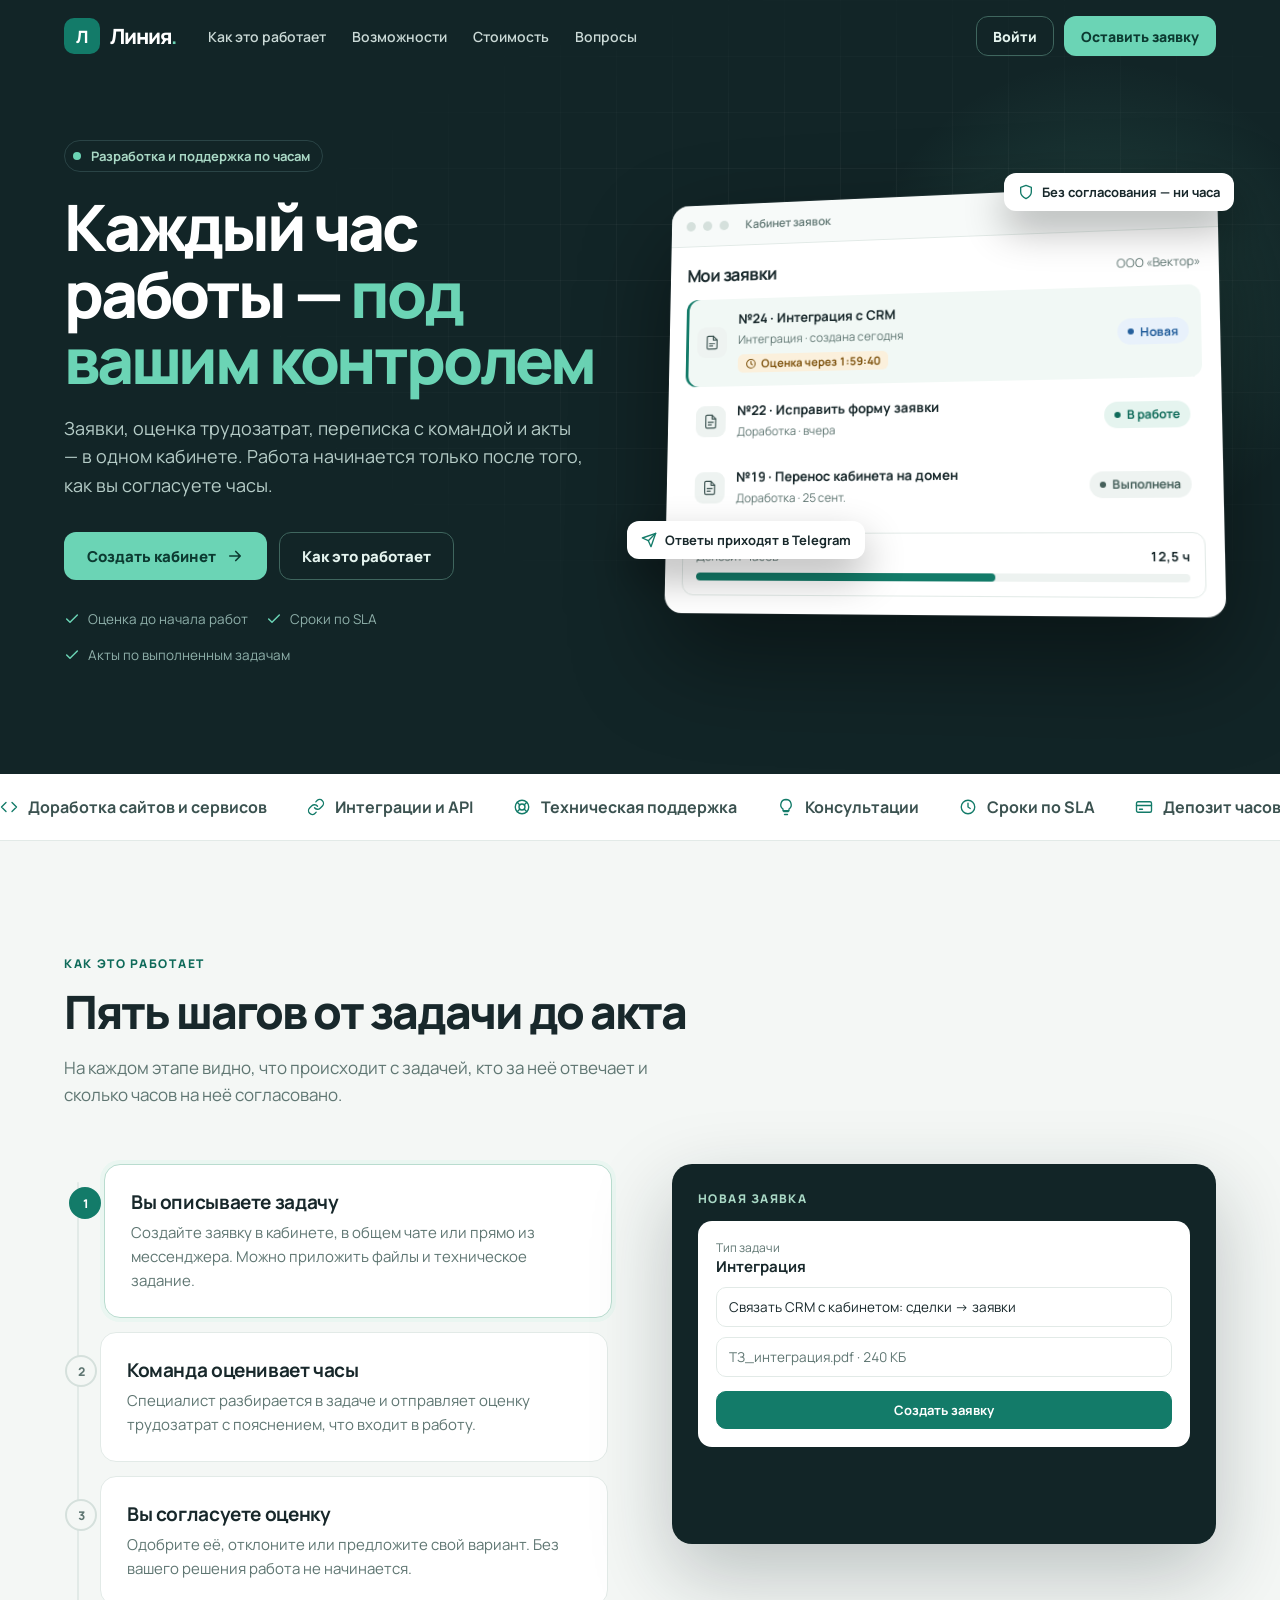
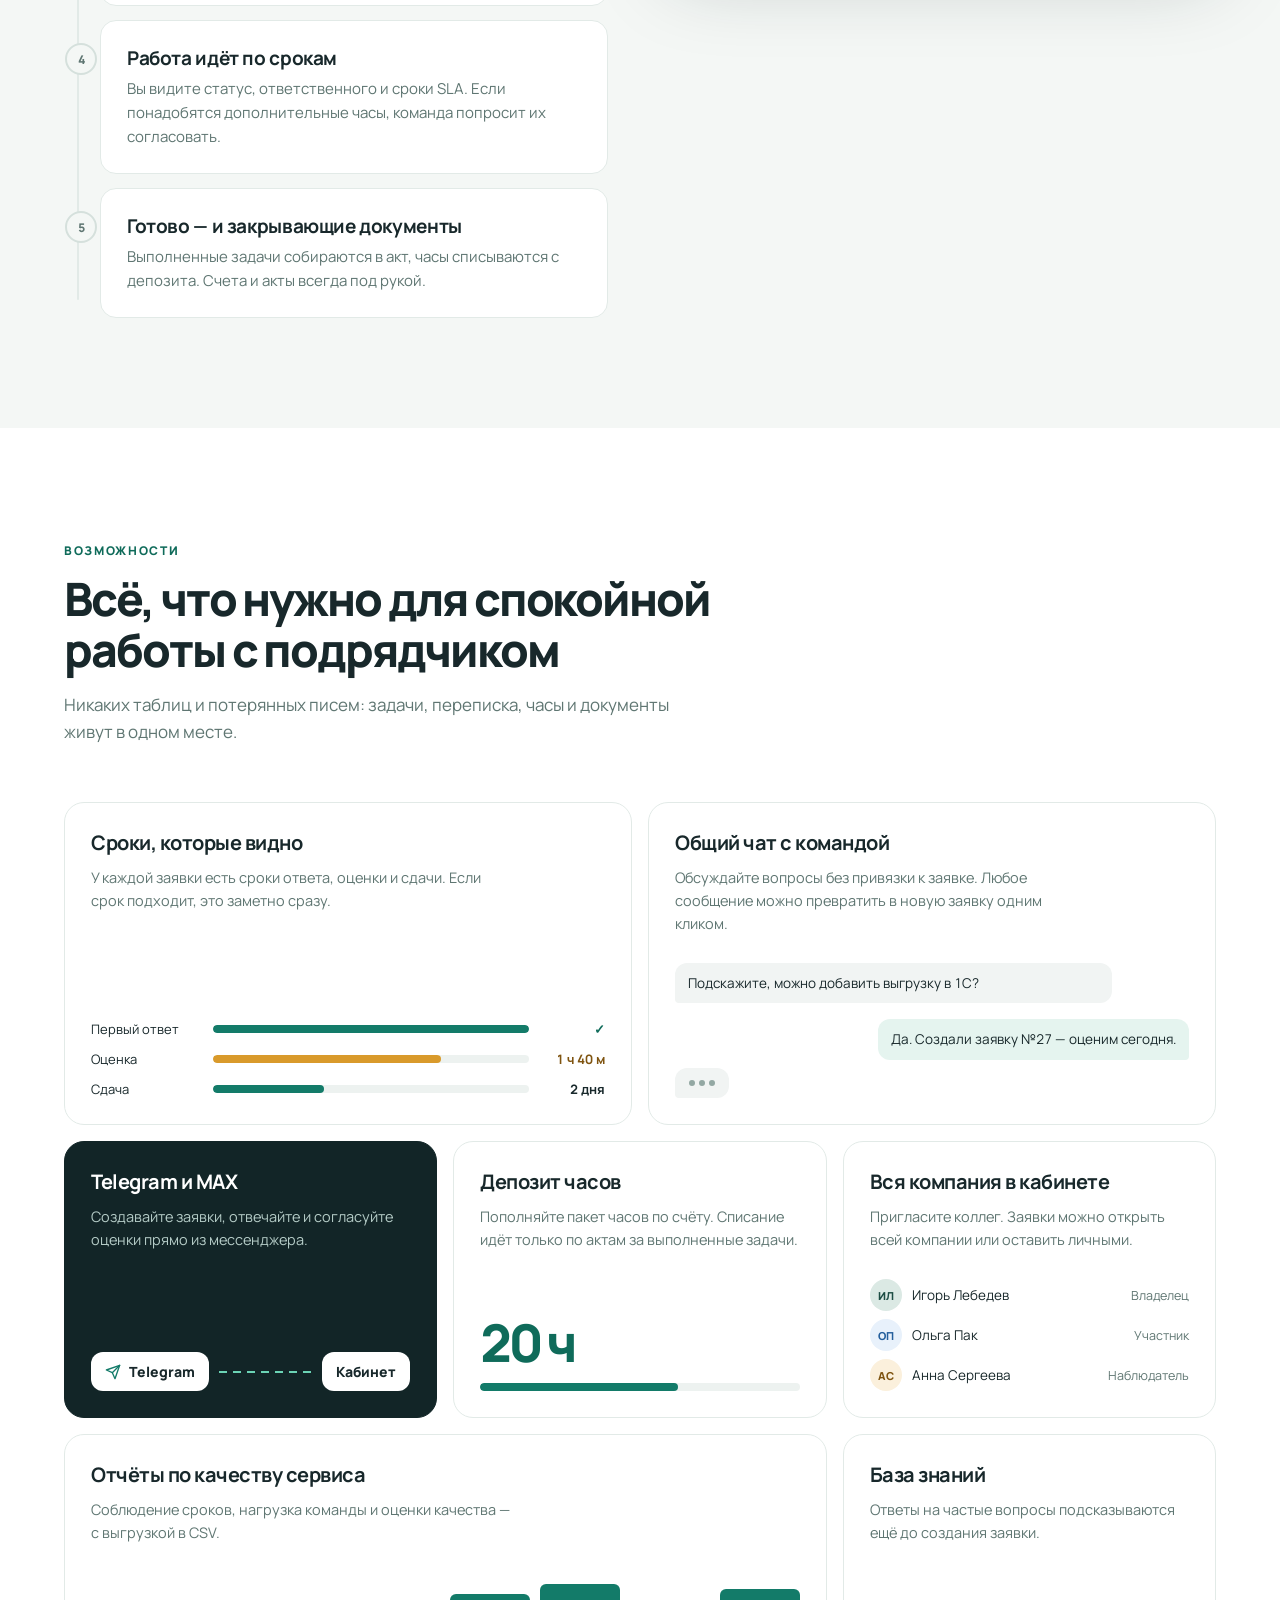
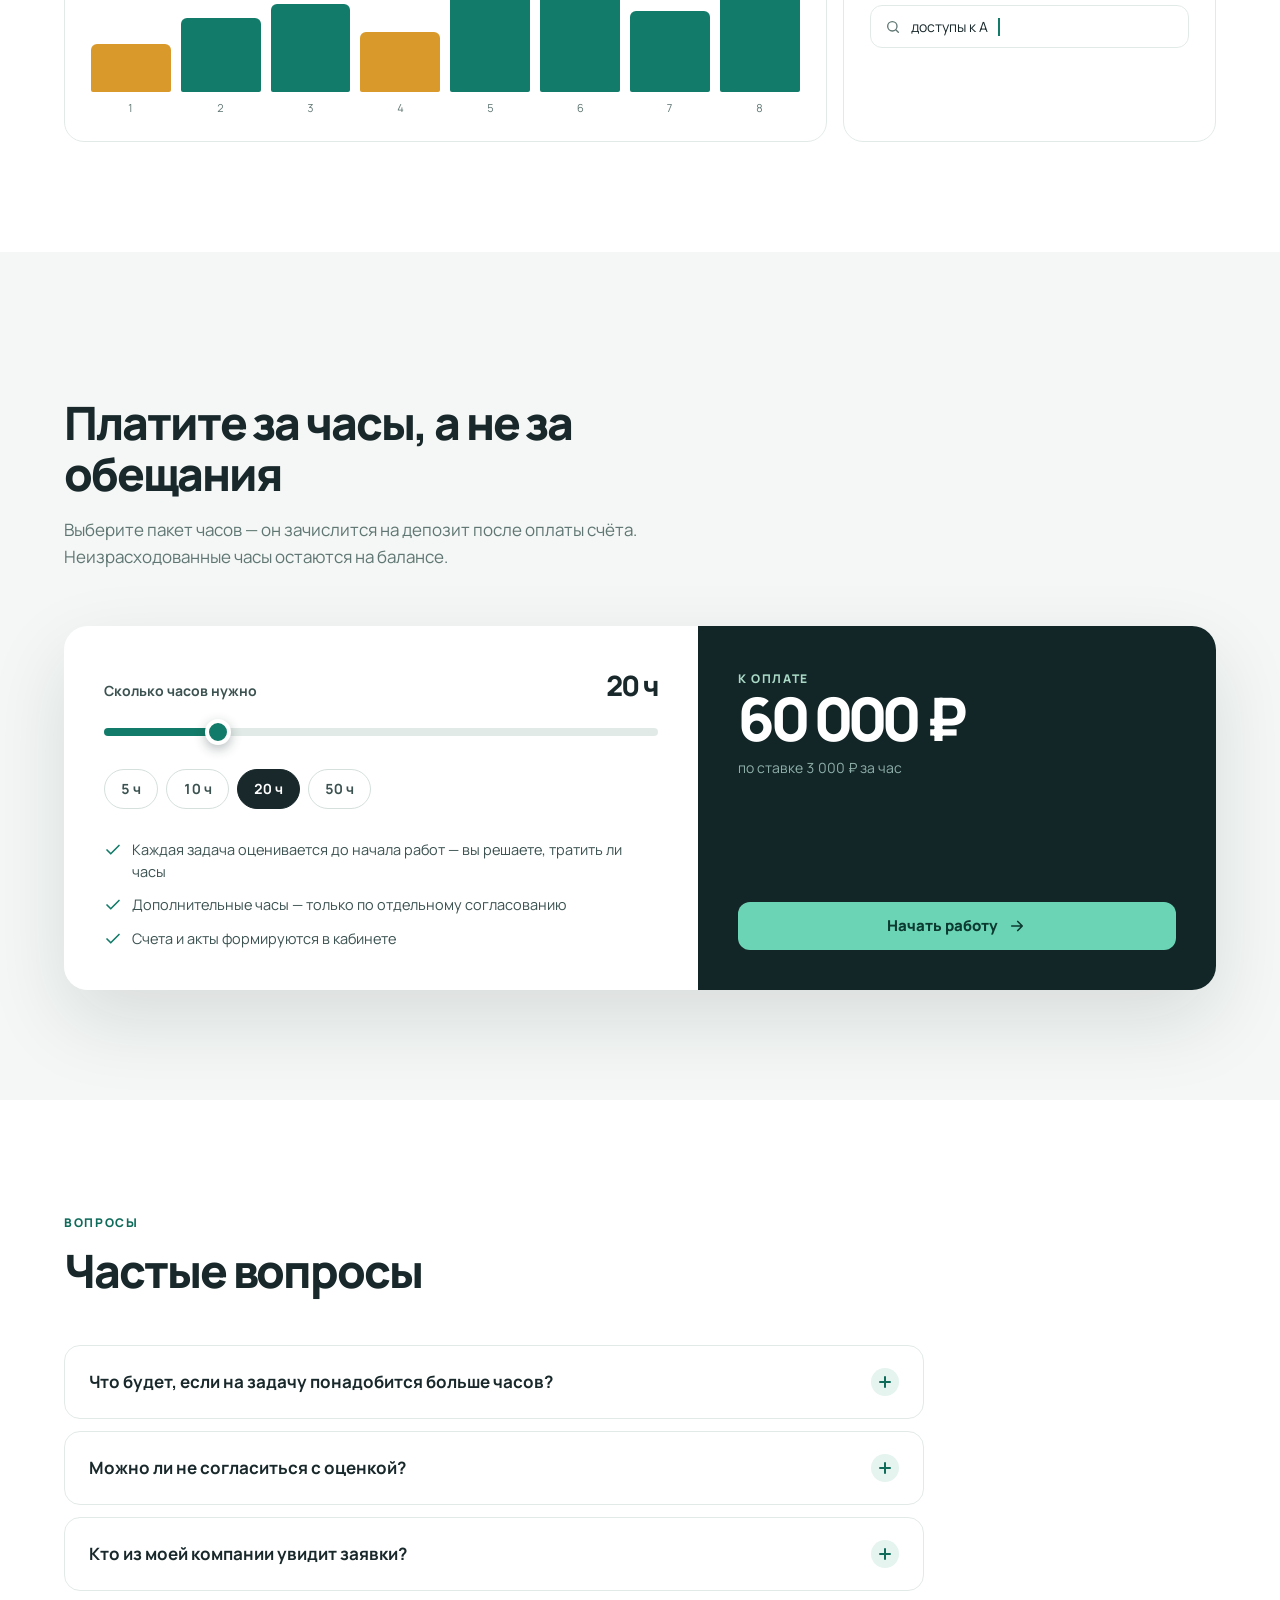
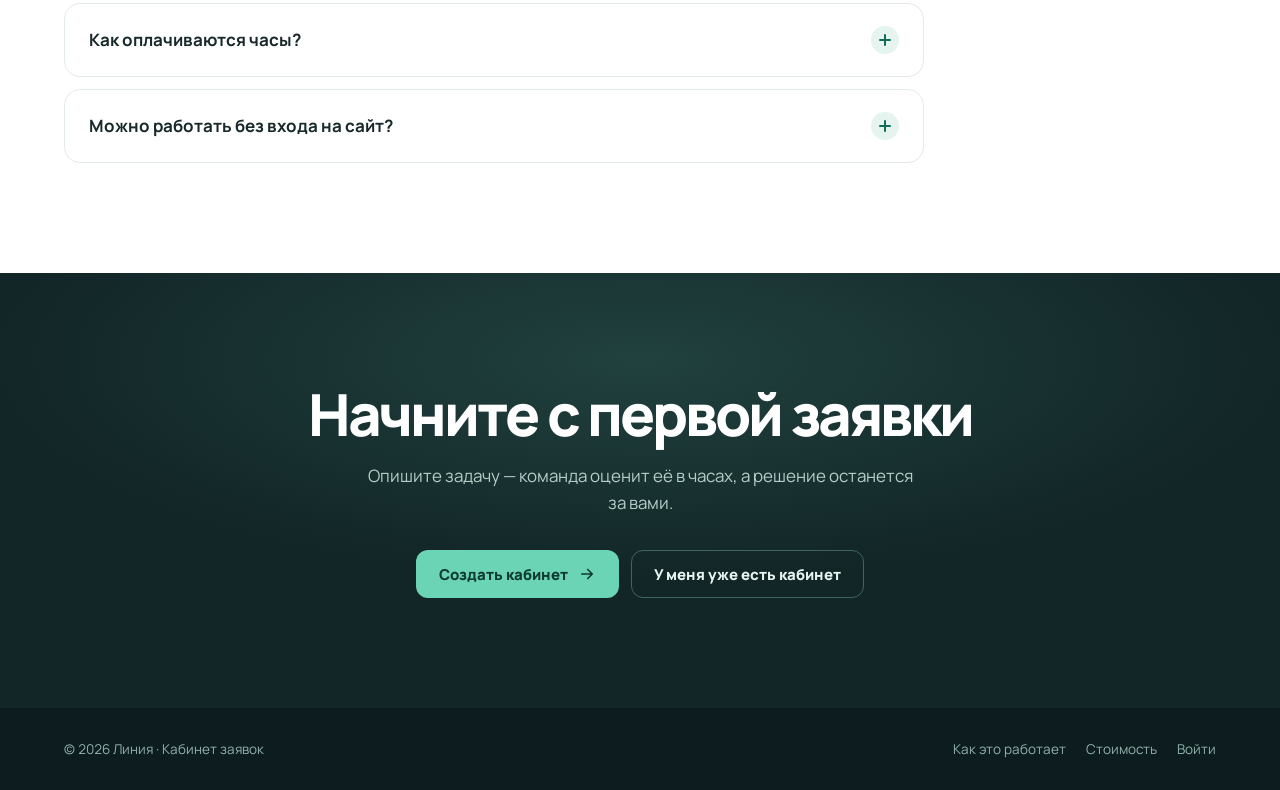
==== commit 2e5c31c9: "Тёмная тема, push-уведомления, перетаскивание файлов, скелетоны и ускорение кабинета" ====
--- a/web/landing.html
+++ b/web/landing.html
@@ -390,7 +390,7 @@
         <a href="#faq">Вопросы</a>
       </nav>
       <div class="header-actions">
-        <a class="btn btn-ghost" href="/">Войти</a>
+        <a class="btn btn-ghost" href="/?login">Войти</a>
         <a class="btn btn-mint" href="/?register">Оставить заявку</a>
       </div>
     </div>
@@ -630,7 +630,7 @@
         <p class="reveal" style="--d:.08s">Опишите задачу — команда оценит её в часах, а решение останется за вами.</p>
         <div class="hero-cta reveal" style="--d:.16s">
           <a class="btn btn-mint" href="/?register">Создать кабинет <svg class="ico" width="18" height="18" fill="none" stroke="currentColor" stroke-width="2.2" stroke-linecap="round" stroke-linejoin="round" aria-hidden="true"><use href="#i-arrow"/></svg></a>
-          <a class="btn btn-ghost" href="/">У меня уже есть кабинет</a>
+          <a class="btn btn-ghost" href="/?login">У меня уже есть кабинет</a>
         </div>
       </div>
     </section>
@@ -639,13 +639,13 @@
   <footer>
     <div class="wrap foot">
       <span>© 2026 Линия · Кабинет заявок</span>
-      <nav aria-label="Ссылки в подвале"><a href="#how">Как это работает</a><a href="#price">Стоимость</a><a href="/">Войти</a></nav>
+      <nav aria-label="Ссылки в подвале"><a href="#how">Как это работает</a><a href="#price">Стоимость</a><a href="/?login">Войти</a></nav>
     </div>
   </footer>
 
   <script>
     (() => {
-      const RATE = 3000;
+      let RATE = 3000;
       const reduce = window.matchMedia('(prefers-reduced-motion: reduce)').matches;
       const $ = s => document.querySelector(s);
       const $$ = s => [...document.querySelectorAll(s)];
@@ -812,6 +812,12 @@
       range.addEventListener('input', update);
       $$('.presets button').forEach(b => b.addEventListener('click', () => { range.value = b.dataset.h; update(); }));
       update();
+      fetch('/api/public/settings').then(r => r.ok ? r.json() : null).then(settings => {
+        if (!settings?.hourly_rate_rub) return;
+        RATE = settings.hourly_rate_rub;
+        $('#rate').textContent = fmt(RATE);
+        update();
+      }).catch(() => {});
 
       // Вопросы
       $$('.qa button').forEach(button => button.addEventListener('click', () => {
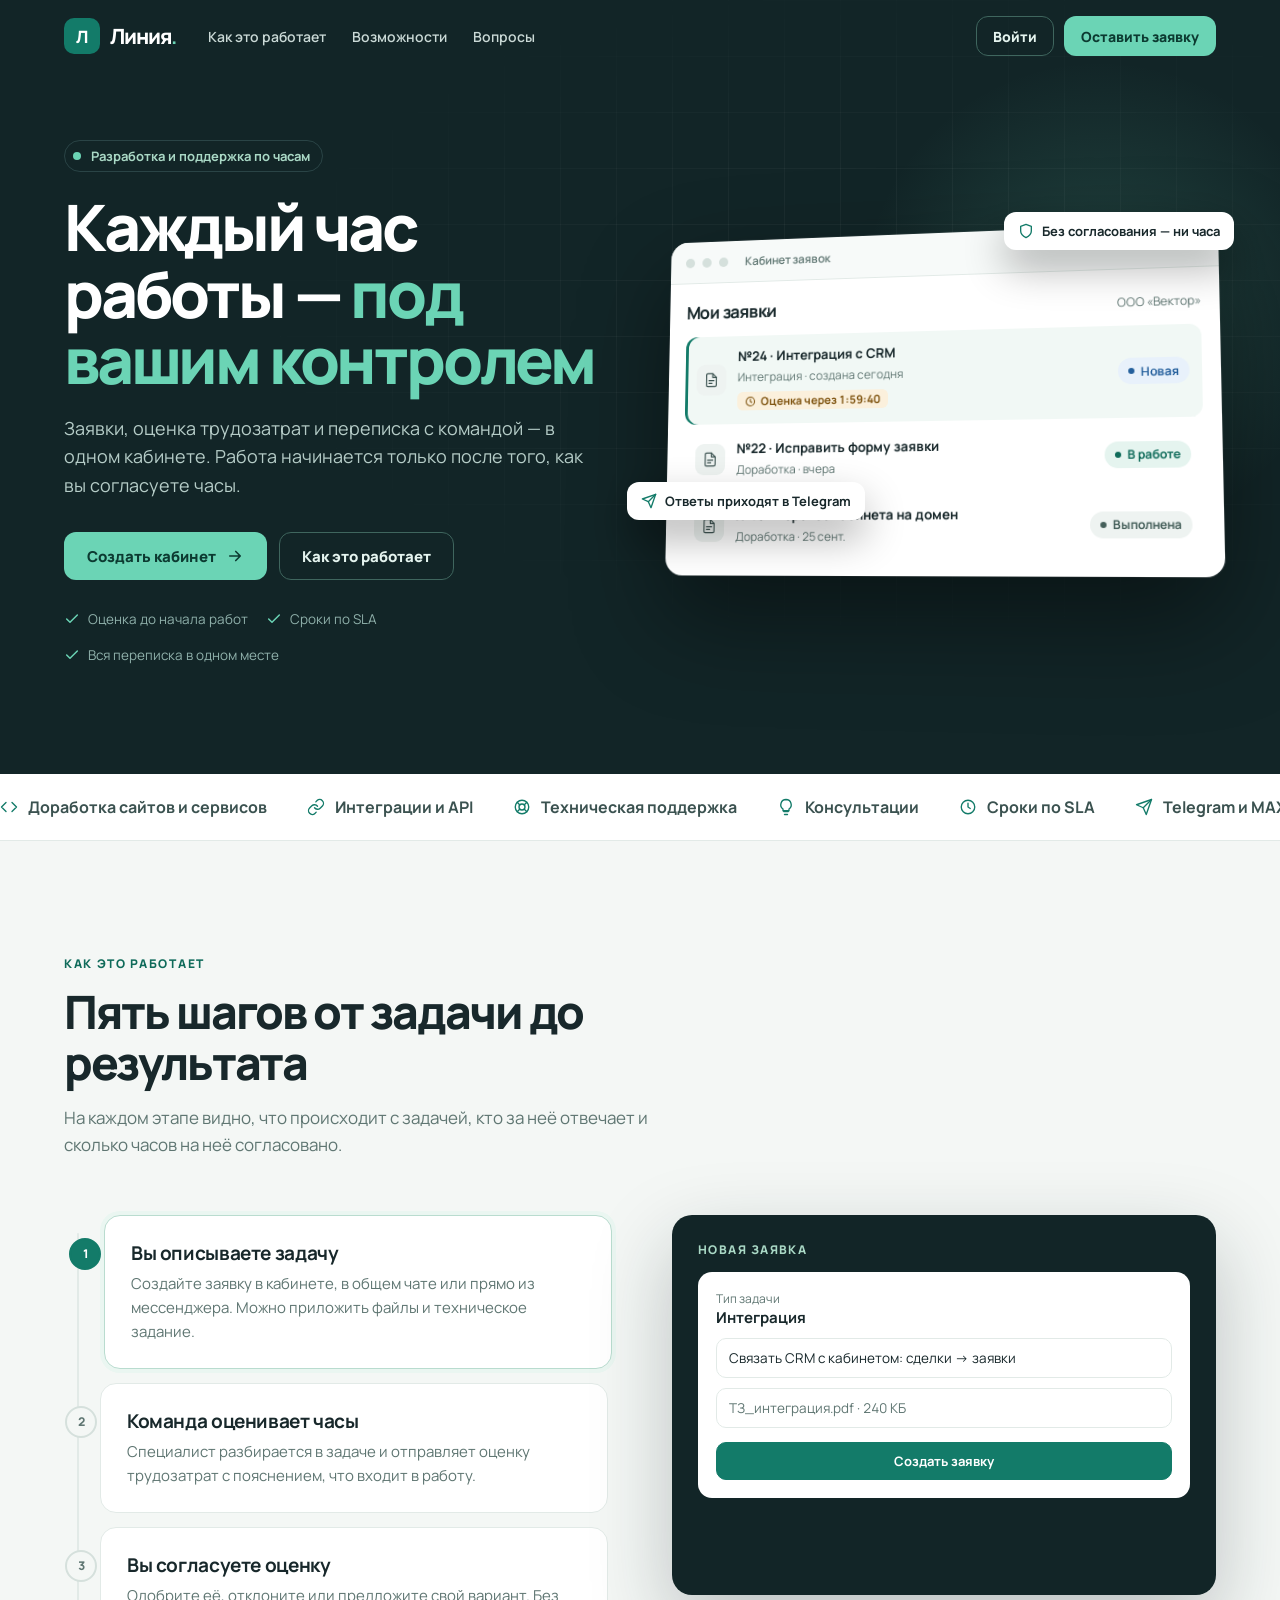
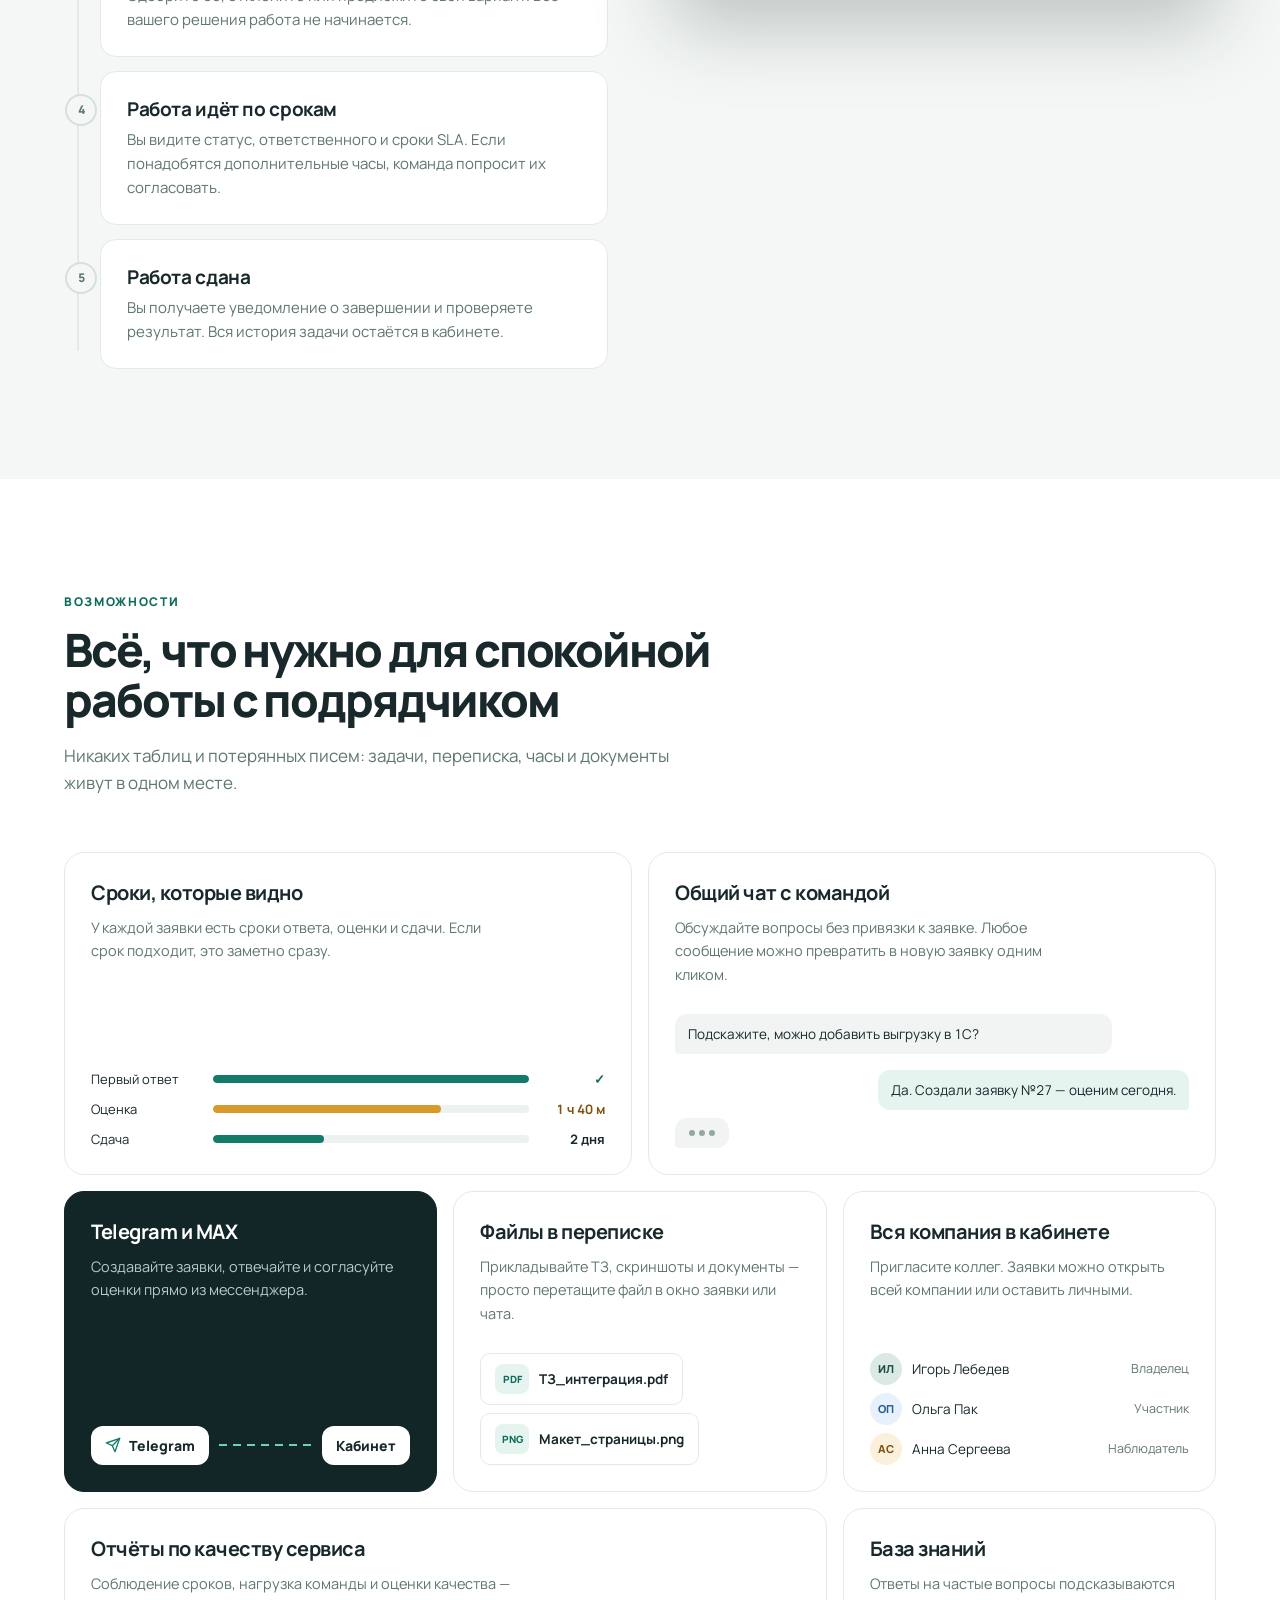
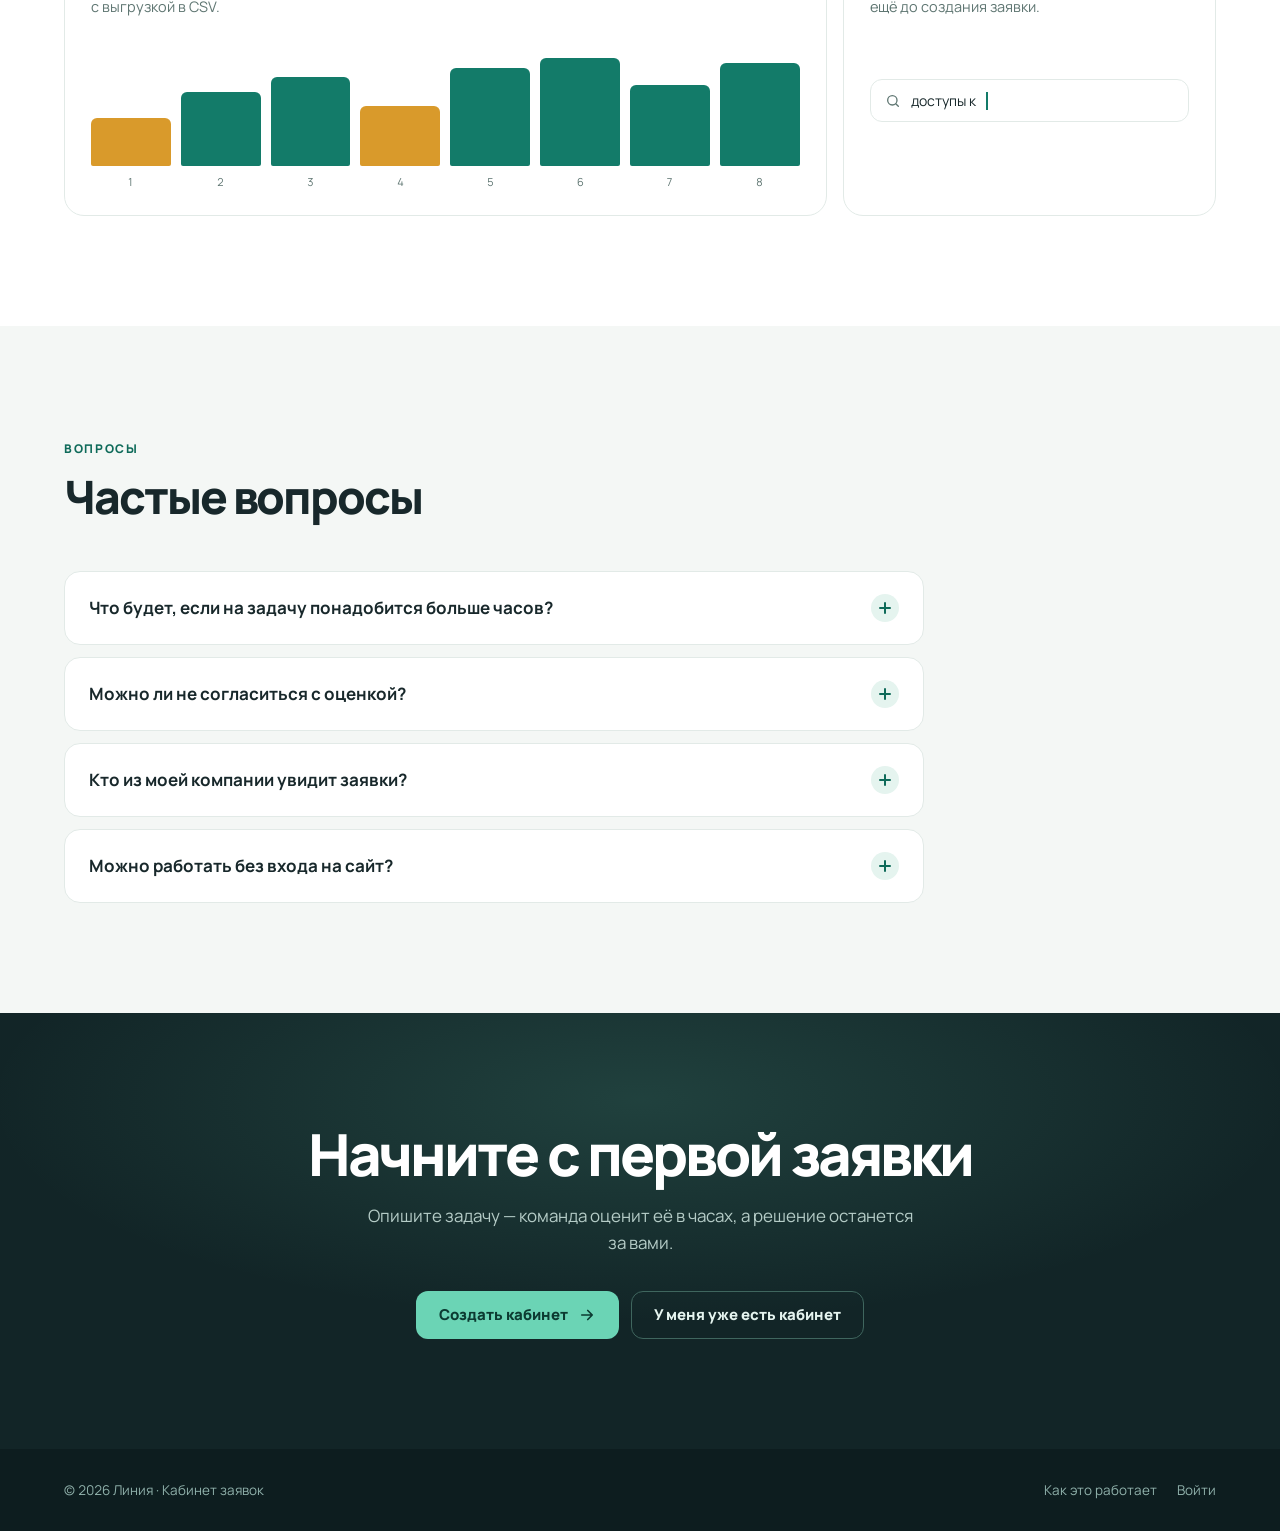
==== commit a7fde959: "Флаг биллинга, скрытие оплаты на лендинге и записи сопровождения" ====
--- a/web/landing.html
+++ b/web/landing.html
@@ -1,10 +1,10 @@
 <!doctype html>
-<html lang="ru">
+<html lang="ru" class="no-billing">
 <head>
   <meta charset="utf-8">
   <meta name="viewport" content="width=device-width, initial-scale=1, viewport-fit=cover">
   <meta name="theme-color" content="#122527">
-  <meta name="description" content="Разработка и поддержка с прозрачными часами: заявки, оценка трудозатрат, переписка, SLA и акты в одном кабинете.">
+  <meta name="description" content="Разработка и поддержка с прозрачными сроками: заявки, оценка трудозатрат, переписка с командой и SLA в одном кабинете.">
   <title>Линия · Разработка и поддержка с прозрачными часами</title>
   <link rel="icon" type="image/svg+xml" href="/icon.svg">
   <link rel="preconnect" href="https://fonts.googleapis.com">
@@ -353,6 +353,11 @@
       .calc-left, .calc-right { padding: 26px; }
       .hero-cta .btn { flex: 1; }
     }
+    .no-billing [data-billing], html:not(.no-billing) [data-no-billing] { display: none !important; }
+    .no-billing #faq { background: transparent !important; }
+    .file-demo { display: grid; gap: 8px; }
+    .file-demo span { display: inline-flex; align-items: center; gap: 10px; width: fit-content; padding: 10px 14px; border: 1px solid var(--line); border-radius: 10px; background: #fff; font-size: 13.5px; font-weight: 700; }
+    .file-demo i { display: grid; place-items: center; width: 34px; height: 30px; border-radius: 8px; background: var(--accent-soft); color: var(--accent-ink); font-size: 10px; font-style: normal; font-weight: 800; }
     @media (prefers-reduced-motion: reduce) {
       *, *::before, *::after { animation-duration: .01ms !important; animation-iteration-count: 1 !important; animation-delay: 0s !important; transition-duration: .01ms !important; scroll-behavior: auto !important; }
       .hero h1 .word, .fade-up, .reveal { opacity: 1; transform: none; }
@@ -386,7 +391,7 @@
       <nav class="menu" aria-label="Разделы страницы">
         <a href="#how">Как это работает</a>
         <a href="#features">Возможности</a>
-        <a href="#price">Стоимость</a>
+        <a href="#price" data-billing>Стоимость</a>
         <a href="#faq">Вопросы</a>
       </nav>
       <div class="header-actions">
@@ -403,7 +408,7 @@
         <div>
           <span class="eyebrow fade-up" style="animation-delay:.05s"><i aria-hidden="true"></i>Разработка и поддержка по часам</span>
           <h1 data-split>Каждый час работы — <em>под вашим контролем</em></h1>
-          <p class="lead fade-up" style="animation-delay:.55s">Заявки, оценка трудозатрат, переписка с командой и акты — в одном кабинете. Работа начинается только после того, как вы согласуете часы.</p>
+          <p class="lead fade-up" style="animation-delay:.55s">Заявки, оценка трудозатрат и переписка с командой — в одном кабинете. Работа начинается только после того, как вы согласуете часы.</p>
           <div class="hero-cta fade-up" style="animation-delay:.7s">
             <a class="btn btn-mint" href="/?register">Создать кабинет <svg class="ico" width="18" height="18" fill="none" stroke="currentColor" stroke-width="2.2" stroke-linecap="round" stroke-linejoin="round" aria-hidden="true"><use href="#i-arrow"/></svg></a>
             <a class="btn btn-ghost" href="#how">Как это работает</a>
@@ -411,7 +416,7 @@
           <div class="hero-note fade-up" style="animation-delay:.85s">
             <span><svg class="ico" width="16" height="16" fill="none" stroke="currentColor" stroke-width="2.2" stroke-linecap="round" stroke-linejoin="round" aria-hidden="true"><use href="#i-check"/></svg>Оценка до начала работ</span>
             <span><svg class="ico" width="16" height="16" fill="none" stroke="currentColor" stroke-width="2.2" stroke-linecap="round" stroke-linejoin="round" aria-hidden="true"><use href="#i-check"/></svg>Сроки по SLA</span>
-            <span><svg class="ico" width="16" height="16" fill="none" stroke="currentColor" stroke-width="2.2" stroke-linecap="round" stroke-linejoin="round" aria-hidden="true"><use href="#i-check"/></svg>Акты по выполненным задачам</span>
+            <span data-billing><svg class="ico" width="16" height="16" fill="none" stroke="currentColor" stroke-width="2.2" stroke-linecap="round" stroke-linejoin="round" aria-hidden="true"><use href="#i-check"/></svg>Акты по выполненным задачам</span><span data-no-billing><svg class="ico" width="16" height="16" fill="none" stroke="currentColor" stroke-width="2.2" stroke-linecap="round" stroke-linejoin="round" aria-hidden="true"><use href="#i-check"/></svg>Вся переписка в одном месте</span>
           </div>
         </div>
 
@@ -435,7 +440,7 @@
                 <span class="mtext"><strong>№19 · Перенос кабинета на домен</strong><small>Доработка · 25 сент.</small></span>
                 <span class="badge done">Выполнена</span>
               </div>
-              <div class="mock-hours">
+              <div class="mock-hours" data-billing>
                 <div><span>Депозит часов</span><strong id="dep">12,5 ч</strong></div>
                 <div class="meter"><span id="dep-bar"></span></div>
               </div>
@@ -462,7 +467,7 @@
         <span><svg class="ico" width="18" height="18" fill="none" stroke="currentColor" stroke-width="1.8" stroke-linecap="round" stroke-linejoin="round" aria-hidden="true"><use href="#i-life"/></svg>Техническая поддержка</span>
         <span><svg class="ico" width="18" height="18" fill="none" stroke="currentColor" stroke-width="1.8" stroke-linecap="round" stroke-linejoin="round" aria-hidden="true"><use href="#i-bulb"/></svg>Консультации</span>
         <span><svg class="ico" width="18" height="18" fill="none" stroke="currentColor" stroke-width="1.8" stroke-linecap="round" stroke-linejoin="round" aria-hidden="true"><use href="#i-clock"/></svg>Сроки по SLA</span>
-        <span><svg class="ico" width="18" height="18" fill="none" stroke="currentColor" stroke-width="1.8" stroke-linecap="round" stroke-linejoin="round" aria-hidden="true"><use href="#i-wallet"/></svg>Депозит часов и акты</span>
+        <span data-billing><svg class="ico" width="18" height="18" fill="none" stroke="currentColor" stroke-width="1.8" stroke-linecap="round" stroke-linejoin="round" aria-hidden="true"><use href="#i-wallet"/></svg>Депозит часов и акты</span>
         <span><svg class="ico" width="18" height="18" fill="none" stroke="currentColor" stroke-width="1.8" stroke-linecap="round" stroke-linejoin="round" aria-hidden="true"><use href="#i-send"/></svg>Telegram и MAX</span>
       </div>
     </div>
@@ -470,7 +475,7 @@
     <section class="block" id="how">
       <div class="wrap">
         <span class="kicker reveal">Как это работает</span>
-        <h2 class="title reveal" style="--d:.08s">Пять шагов от задачи до акта</h2>
+        <h2 class="title reveal" style="--d:.08s">Пять шагов от задачи до <span data-billing>акта</span><span data-no-billing>результата</span></h2>
         <p class="subtitle reveal" style="--d:.16s">На каждом этапе видно, что происходит с задачей, кто за неё отвечает и сколько часов на неё согласовано.</p>
         <div class="steps-grid">
           <div class="steps" id="steps">
@@ -479,7 +484,7 @@
             <article class="step reveal" data-n="2" data-scene="1"><h3>Команда оценивает часы</h3><p>Специалист разбирается в задаче и отправляет оценку трудозатрат с пояснением, что входит в работу.</p></article>
             <article class="step reveal" data-n="3" data-scene="2"><h3>Вы согласуете оценку</h3><p>Одобрите её, отклоните или предложите свой вариант. Без вашего решения работа не начинается.</p></article>
             <article class="step reveal" data-n="4" data-scene="3"><h3>Работа идёт по срокам</h3><p>Вы видите статус, ответственного и сроки SLA. Если понадобятся дополнительные часы, команда попросит их согласовать.</p></article>
-            <article class="step reveal" data-n="5" data-scene="4"><h3>Готово — и закрывающие документы</h3><p>Выполненные задачи собираются в акт, часы списываются с депозита. Счета и акты всегда под рукой.</p></article>
+            <article class="step reveal" data-n="5" data-scene="4"><h3 data-billing>Готово — и закрывающие документы</h3><p data-billing>Выполненные задачи собираются в акт, часы списываются с депозита. Счета и акты всегда под рукой.</p><h3 data-no-billing>Работа сдана</h3><p data-no-billing>Вы получаете уведомление о завершении и проверяете результат. Вся история задачи остаётся в кабинете.</p></article>
           </div>
           <div class="step-visual" aria-hidden="true">
             <div class="screen">
@@ -503,10 +508,15 @@
                 <div class="card"><small>Трудозатраты</small><strong>1,5 из 2,5 ч</strong><div class="meter" style="margin-top:10px"><span style="width:60%"></span></div></div>
                 <div class="card"><small>Сдача</small><strong>через 6 ч</strong></div>
               </div>
-              <div class="scene" data-scene="4">
+              <div class="scene" data-scene="4" data-billing>
                 <div class="scene-label">Документы</div>
                 <div class="card doc"><i>АКТ</i><div><strong>Акт за сентябрь</strong><small>14,5 ч · подписан</small></div></div>
                 <div class="card doc"><i style="background:#e8f1fb;color:#245f9c">СЧЁТ</i><div><strong>Пакет 20 часов</strong><small>оплачен · зачислен на депозит</small></div></div>
+              </div>
+              <div class="scene" data-scene="4" data-no-billing>
+                <div class="scene-label">Готово</div>
+                <div class="card"><small>Статус</small><strong>Выполнена · сдана в срок</strong><div class="meter" style="margin-top:10px"><span style="width:100%"></span></div></div>
+                <div class="card"><div class="bubble me">Готово! Проверьте, пожалуйста, результат.</div><div class="bubble">Всё работает, спасибо!</div></div>
               </div>
             </div>
           </div>
@@ -543,10 +553,15 @@
             <p>Создавайте заявки, отвечайте и согласуйте оценки прямо из мессенджера.</p>
             <div class="demo msgr" aria-hidden="true"><span><svg width="16" height="16" fill="none" stroke="var(--accent)" stroke-width="2" stroke-linecap="round" stroke-linejoin="round"><use href="#i-send"/></svg>Telegram</span><i class="wire"></i><span>Кабинет</span></div>
           </article>
-          <article class="tile t-dep reveal" style="--d:.08s">
+          <article class="tile t-dep reveal" style="--d:.08s" data-billing>
             <h3>Депозит часов</h3>
             <p>Пополняйте пакет часов по счёту. Списание идёт только по актам за выполненные задачи.</p>
             <div class="demo"><div class="big-num"><span data-count="20">0</span> ч</div><div class="meter" style="margin-top:14px"><span data-w="62"></span></div></div>
+          </article>
+          <article class="tile t-dep reveal" style="--d:.08s" data-no-billing>
+            <h3>Файлы в переписке</h3>
+            <p>Прикладывайте ТЗ, скриншоты и документы — просто перетащите файл в окно заявки или чата.</p>
+            <div class="demo file-demo"><span><i>PDF</i>ТЗ_интеграция.pdf</span><span><i>PNG</i>Макет_страницы.png</span></div>
           </article>
           <article class="tile t-roles reveal" style="--d:.16s">
             <h3>Вся компания в кабинете</h3>
@@ -577,7 +592,7 @@
       </div>
     </section>
 
-    <section class="block" id="price">
+    <section class="block" id="price" data-billing>
       <div class="wrap">
         <span class="kicker reveal">Стоимость</span>
         <h2 class="title reveal" style="--d:.08s">Платите за часы, а не за обещания</h2>
@@ -618,7 +633,7 @@
           <div class="qa reveal"><button type="button" aria-expanded="false" aria-controls="a1" id="q1">Что будет, если на задачу понадобится больше часов?<span class="plus" aria-hidden="true"></span></button><div class="answer" id="a1" role="region" aria-labelledby="q1"><div><p>Специалист отправит запрос на дополнительные часы с объяснением причины. Вы одобрите или отклоните его в кабинете — без вашего решения сверх согласованного объёма работа не продолжится.</p></div></div></div>
           <div class="qa reveal" style="--d:.05s"><button type="button" aria-expanded="false" aria-controls="a2" id="q2">Можно ли не согласиться с оценкой?<span class="plus" aria-hidden="true"></span></button><div class="answer" id="a2" role="region" aria-labelledby="q2"><div><p>Да. Оценку можно отклонить или запросить корректировку и предложить свой вариант в часах. Команда пересчитает трудозатраты и пришлёт новую версию.</p></div></div></div>
           <div class="qa reveal" style="--d:.1s"><button type="button" aria-expanded="false" aria-controls="a3" id="q3">Кто из моей компании увидит заявки?<span class="plus" aria-hidden="true"></span></button><div class="answer" id="a3" role="region" aria-labelledby="q3"><div><p>При создании заявки вы выбираете видимость: для всей компании или только для себя. Участникам компании можно назначить роль владельца, участника или наблюдателя.</p></div></div></div>
-          <div class="qa reveal" style="--d:.15s"><button type="button" aria-expanded="false" aria-controls="a4" id="q4">Как оплачиваются часы?<span class="plus" aria-hidden="true"></span></button><div class="answer" id="a4" role="region" aria-labelledby="q4"><div><p>Вы выбираете пакет часов, кабинет формирует счёт. После оплаты часы зачисляются на депозит, а по выполненным задачам формируется акт и часы списываются с баланса.</p></div></div></div>
+          <div class="qa reveal" style="--d:.15s" data-billing><button type="button" aria-expanded="false" aria-controls="a4" id="q4">Как оплачиваются часы?<span class="plus" aria-hidden="true"></span></button><div class="answer" id="a4" role="region" aria-labelledby="q4"><div><p>Вы выбираете пакет часов, кабинет формирует счёт. После оплаты часы зачисляются на депозит, а по выполненным задачам формируется акт и часы списываются с баланса.</p></div></div></div>
           <div class="qa reveal" style="--d:.2s"><button type="button" aria-expanded="false" aria-controls="a5" id="q5">Можно работать без входа на сайт?<span class="plus" aria-hidden="true"></span></button><div class="answer" id="a5" role="region" aria-labelledby="q5"><div><p>Да, подключите бота в Telegram или MAX в разделе «Мессенджеры». В нём можно создавать заявки, отвечать в переписке и согласовывать оценки — всё синхронизируется с кабинетом.</p></div></div></div>
         </div>
       </div>
@@ -639,7 +654,7 @@
   <footer>
     <div class="wrap foot">
       <span>© 2026 Линия · Кабинет заявок</span>
-      <nav aria-label="Ссылки в подвале"><a href="#how">Как это работает</a><a href="#price">Стоимость</a><a href="/?login">Войти</a></nav>
+      <nav aria-label="Ссылки в подвале"><a href="#how">Как это работает</a><a href="#price" data-billing>Стоимость</a><a href="/?login">Войти</a></nav>
     </div>
   </footer>
 
@@ -748,7 +763,7 @@
       const steps = $$('.step'), scenes = $$('.scene'), rail = $('#rail');
       const setStep = index => {
         steps.forEach((s, i) => { s.classList.toggle('active', i === index); s.classList.toggle('passed', i < index); });
-        scenes.forEach((s, i) => s.classList.toggle('active', i === index));
+        scenes.forEach(s => s.classList.toggle('active', Number(s.dataset.scene) === index));
       };
       const stepsBox = $('#steps');
       const onStepsScroll = () => {
@@ -813,6 +828,7 @@
       $$('.presets button').forEach(b => b.addEventListener('click', () => { range.value = b.dataset.h; update(); }));
       update();
       fetch('/api/public/settings').then(r => r.ok ? r.json() : null).then(settings => {
+        document.documentElement.classList.toggle('no-billing', !settings?.billing_enabled);
         if (!settings?.hourly_rate_rub) return;
         RATE = settings.hourly_rate_rub;
         $('#rate').textContent = fmt(RATE);
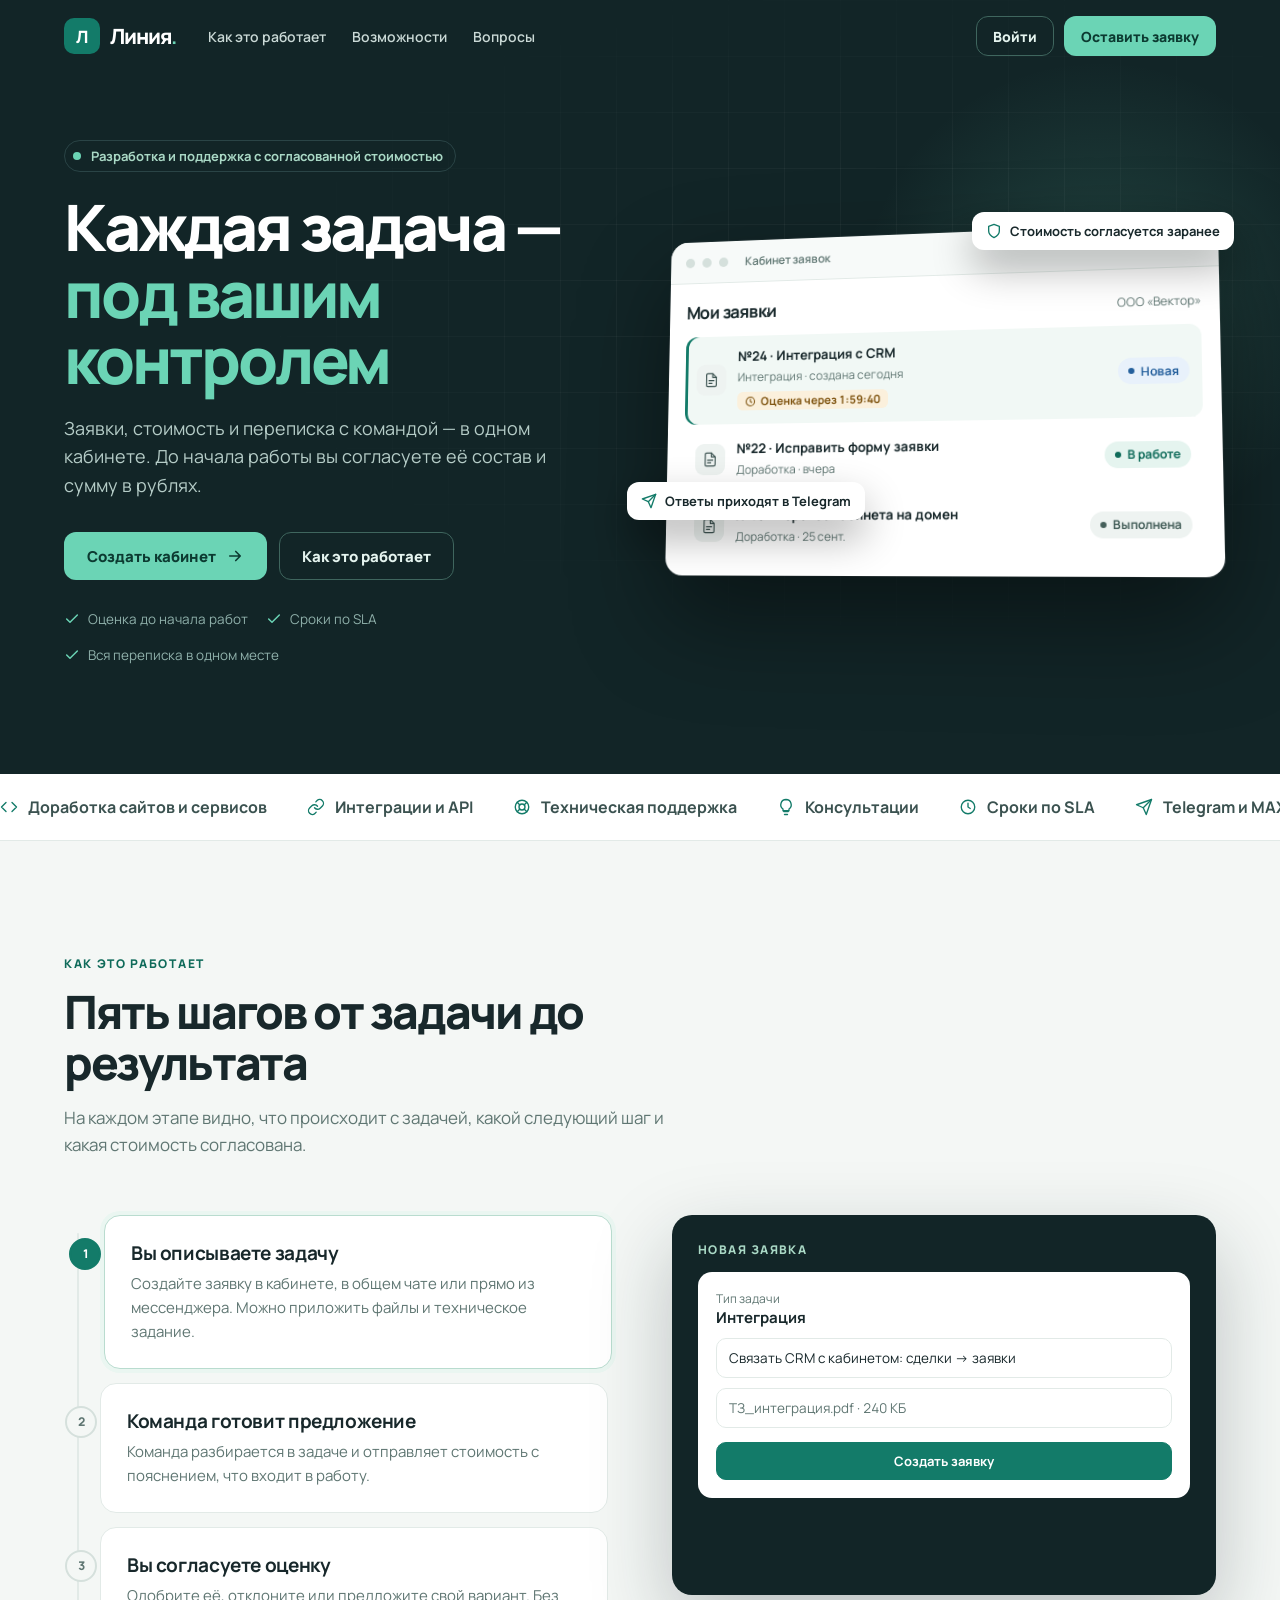
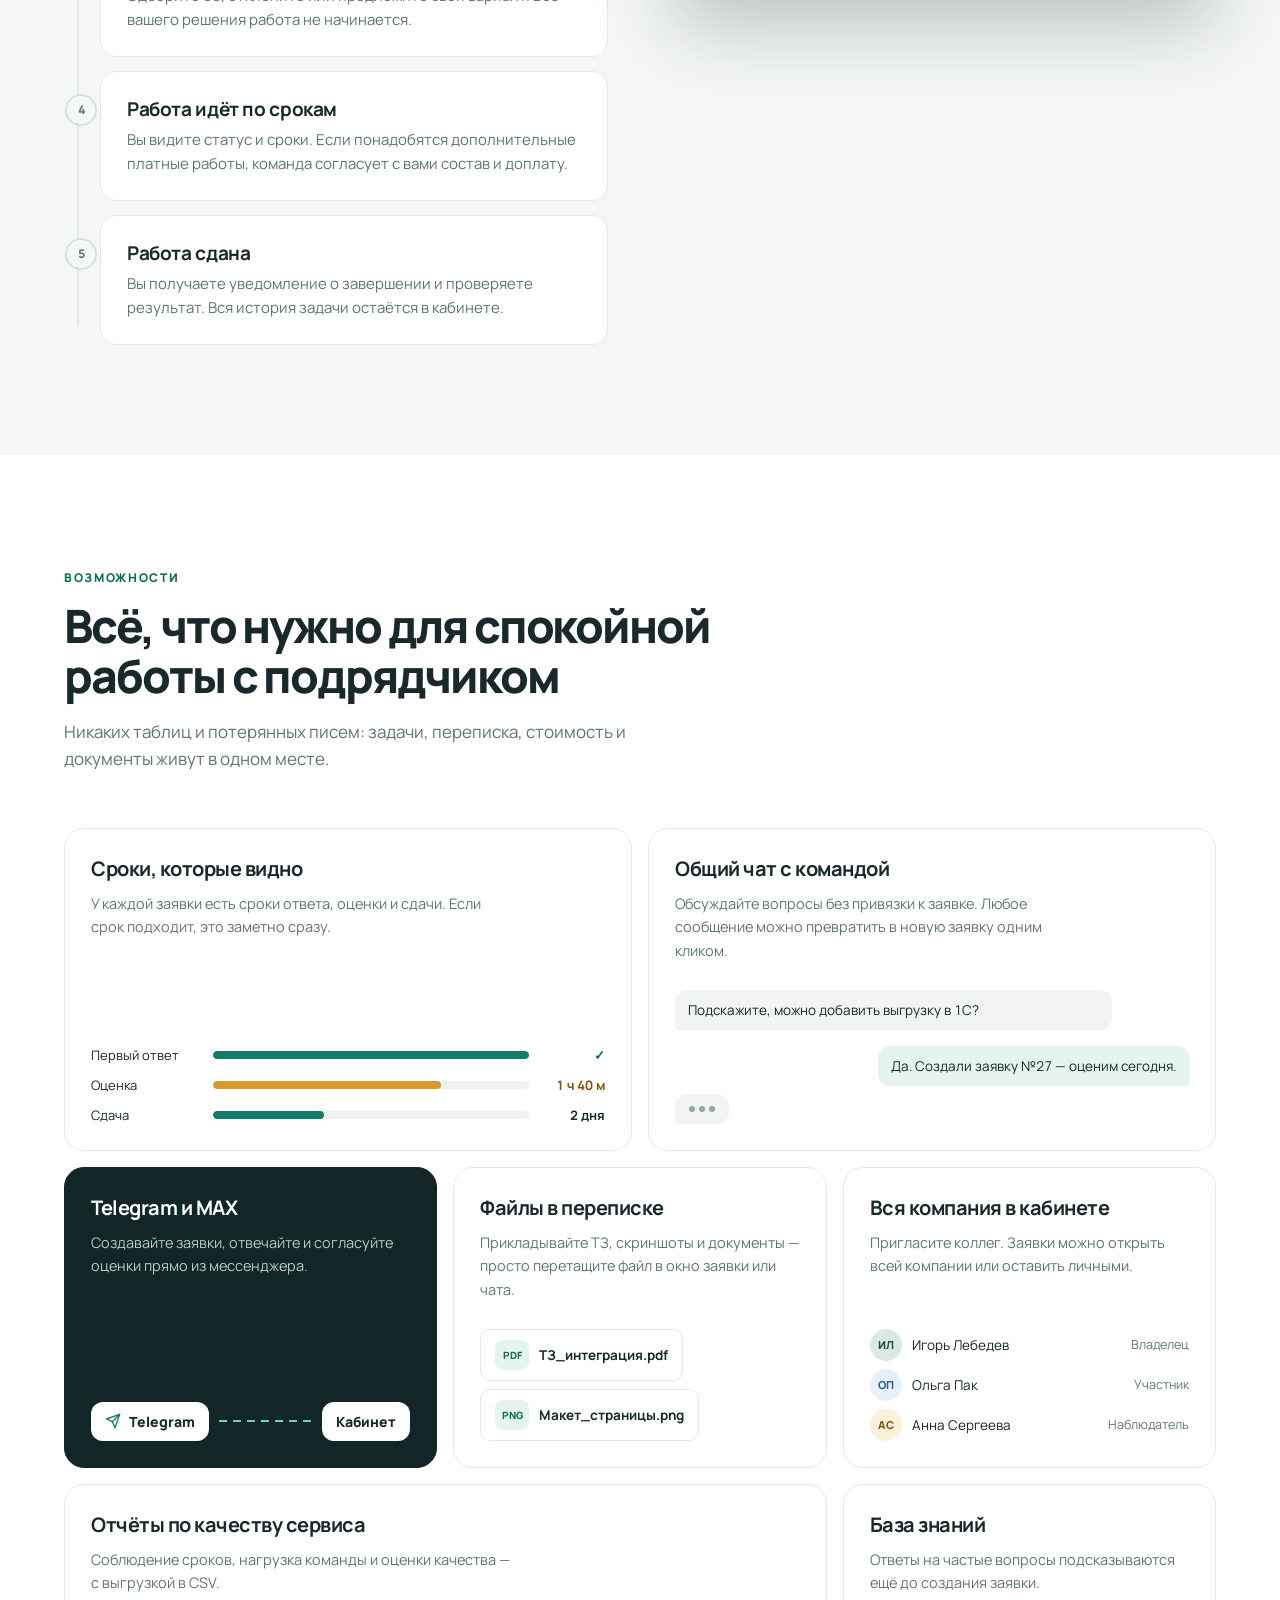
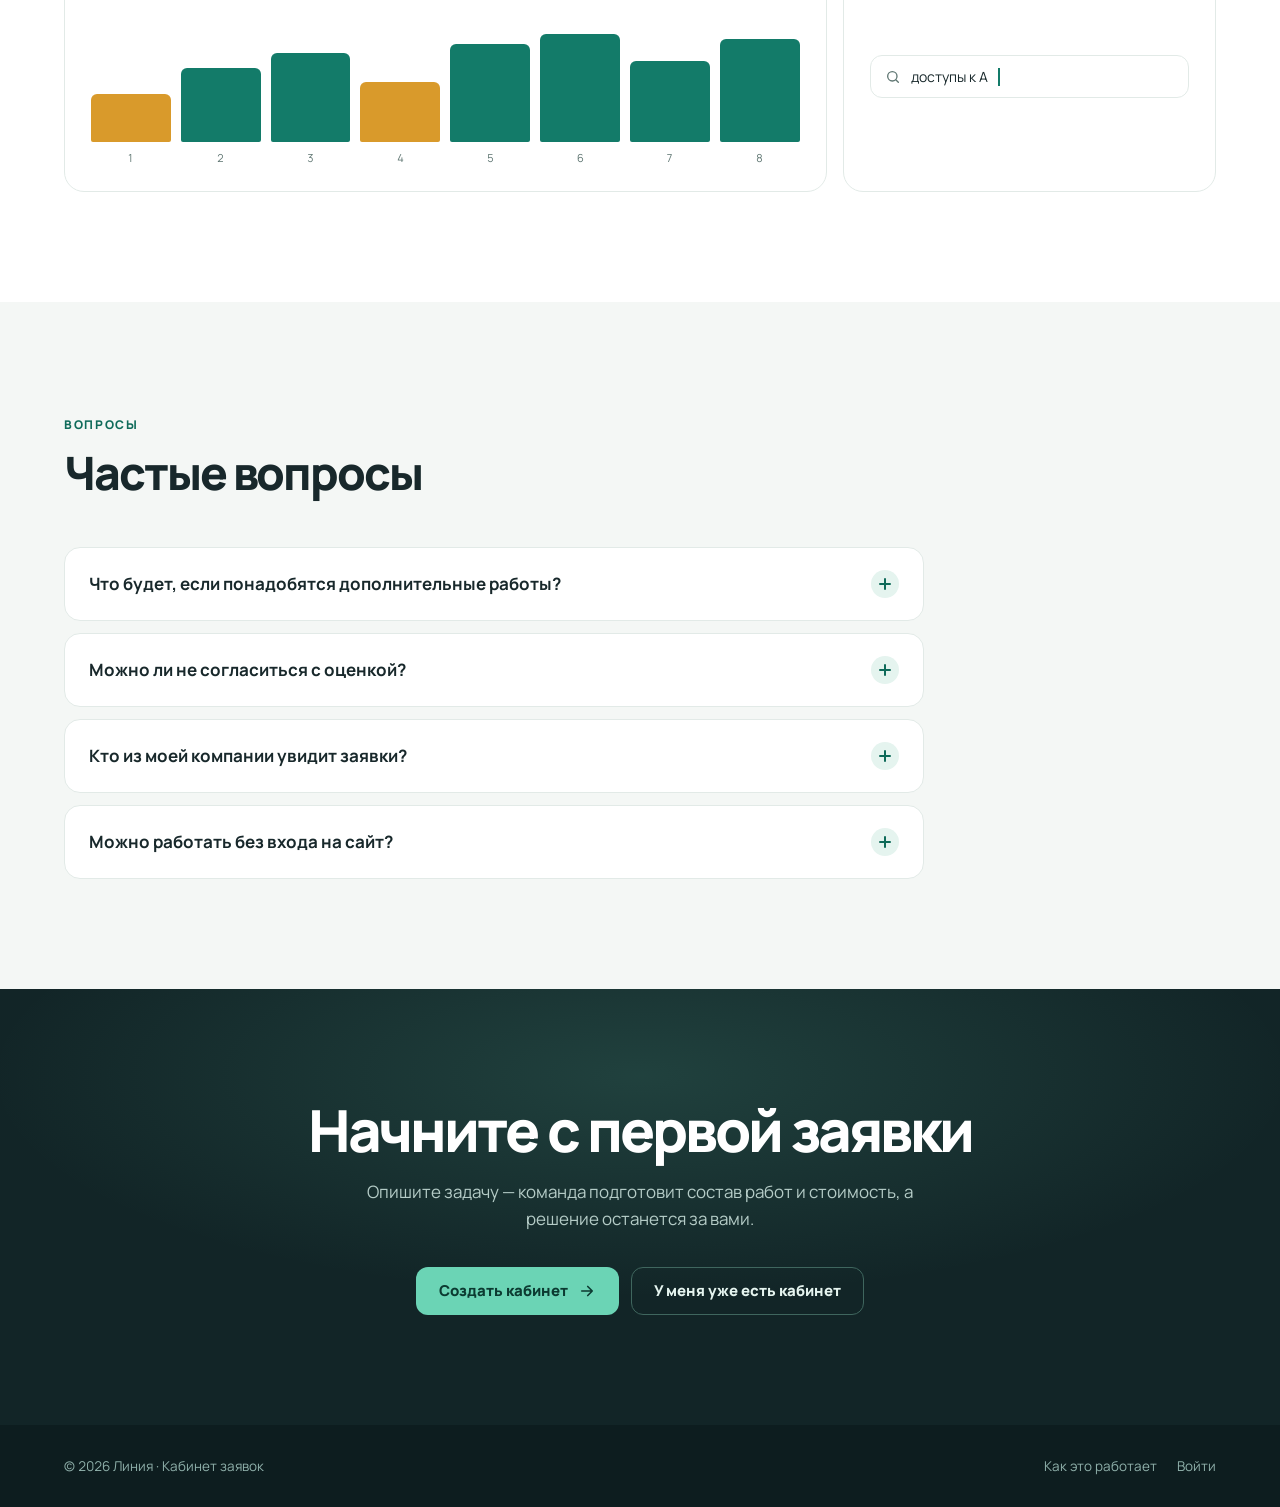
==== commit 1c8ca72d: "Закрыть задачи таскбука биллинга BIL-01–08: правила заявок и аудит, изоляция тестов, SLA, сквозные ф" ====
--- a/web/landing.html
+++ b/web/landing.html
@@ -4,8 +4,8 @@
   <meta charset="utf-8">
   <meta name="viewport" content="width=device-width, initial-scale=1, viewport-fit=cover">
   <meta name="theme-color" content="#122527">
-  <meta name="description" content="Разработка и поддержка с прозрачными сроками: заявки, оценка трудозатрат, переписка с командой и SLA в одном кабинете.">
-  <title>Линия · Разработка и поддержка с прозрачными часами</title>
+  <meta name="description" content="Разработка и поддержка с прозрачными сроками: заявки, согласование стоимости, переписка с командой и SLA в одном кабинете.">
+  <title>Линия · Разработка и поддержка с понятной стоимостью</title>
   <link rel="icon" type="image/svg+xml" href="/icon.svg">
   <link rel="preconnect" href="https://fonts.googleapis.com">
   <link href="https://fonts.googleapis.com/css2?family=Manrope:wght@400;500;600;700;800&display=swap" rel="stylesheet">
@@ -406,9 +406,9 @@
       <div class="hero-glow" aria-hidden="true"></div>
       <div class="wrap hero-grid">
         <div>
-          <span class="eyebrow fade-up" style="animation-delay:.05s"><i aria-hidden="true"></i>Разработка и поддержка по часам</span>
-          <h1 data-split>Каждый час работы — <em>под вашим контролем</em></h1>
-          <p class="lead fade-up" style="animation-delay:.55s">Заявки, оценка трудозатрат и переписка с командой — в одном кабинете. Работа начинается только после того, как вы согласуете часы.</p>
+          <span class="eyebrow fade-up" style="animation-delay:.05s"><i aria-hidden="true"></i>Разработка и поддержка с согласованной стоимостью</span>
+          <h1 data-split>Каждая задача — <em>под вашим контролем</em></h1>
+          <p class="lead fade-up" style="animation-delay:.55s">Заявки, стоимость и переписка с командой — в одном кабинете. До начала работы вы согласуете её состав и сумму в рублях.</p>
           <div class="hero-cta fade-up" style="animation-delay:.7s">
             <a class="btn btn-mint" href="/?register">Создать кабинет <svg class="ico" width="18" height="18" fill="none" stroke="currentColor" stroke-width="2.2" stroke-linecap="round" stroke-linejoin="round" aria-hidden="true"><use href="#i-arrow"/></svg></a>
             <a class="btn btn-ghost" href="#how">Как это работает</a>
@@ -441,13 +441,13 @@
                 <span class="badge done">Выполнена</span>
               </div>
               <div class="mock-hours" data-billing>
-                <div><span>Депозит часов</span><strong id="dep">12,5 ч</strong></div>
+                <div><span>Денежный депозит</span><strong id="dep">37 500 ₽</strong></div>
                 <div class="meter"><span id="dep-bar"></span></div>
               </div>
             </div>
             <div class="estimate-pop" id="pop">
-              <small>Оценка трудозатрат</small>
-              <strong>2,5 часа</strong>
+              <small>Стоимость работ</small>
+              <strong>7 500 ₽</strong>
               <p>Настроим вебхук из CRM и обратную синхронизацию статуса.</p>
               <div class="row"><span class="ok" id="approve">Одобрить</span><span>Корректировка</span></div>
             </div>
@@ -455,7 +455,7 @@
             <svg class="cursor" id="cursor" viewBox="0 0 24 24"><use href="#i-cursor"/></svg>
           </div>
           <div class="float-chip a"><svg class="ico" width="16" height="16" fill="none" stroke="currentColor" stroke-width="2" stroke-linecap="round" stroke-linejoin="round"><use href="#i-send"/></svg>Ответы приходят в Telegram</div>
-          <div class="float-chip b"><svg class="ico" width="16" height="16" fill="none" stroke="currentColor" stroke-width="2" stroke-linecap="round" stroke-linejoin="round"><use href="#i-shield"/></svg>Без согласования — ни часа</div>
+          <div class="float-chip b"><svg class="ico" width="16" height="16" fill="none" stroke="currentColor" stroke-width="2" stroke-linecap="round" stroke-linejoin="round"><use href="#i-shield"/></svg>Стоимость согласуется заранее</div>
         </div>
       </div>
     </section>
@@ -467,7 +467,7 @@
         <span><svg class="ico" width="18" height="18" fill="none" stroke="currentColor" stroke-width="1.8" stroke-linecap="round" stroke-linejoin="round" aria-hidden="true"><use href="#i-life"/></svg>Техническая поддержка</span>
         <span><svg class="ico" width="18" height="18" fill="none" stroke="currentColor" stroke-width="1.8" stroke-linecap="round" stroke-linejoin="round" aria-hidden="true"><use href="#i-bulb"/></svg>Консультации</span>
         <span><svg class="ico" width="18" height="18" fill="none" stroke="currentColor" stroke-width="1.8" stroke-linecap="round" stroke-linejoin="round" aria-hidden="true"><use href="#i-clock"/></svg>Сроки по SLA</span>
-        <span data-billing><svg class="ico" width="18" height="18" fill="none" stroke="currentColor" stroke-width="1.8" stroke-linecap="round" stroke-linejoin="round" aria-hidden="true"><use href="#i-wallet"/></svg>Депозит часов и акты</span>
+        <span data-billing><svg class="ico" width="18" height="18" fill="none" stroke="currentColor" stroke-width="1.8" stroke-linecap="round" stroke-linejoin="round" aria-hidden="true"><use href="#i-wallet"/></svg>Денежный депозит и акты</span>
         <span><svg class="ico" width="18" height="18" fill="none" stroke="currentColor" stroke-width="1.8" stroke-linecap="round" stroke-linejoin="round" aria-hidden="true"><use href="#i-send"/></svg>Telegram и MAX</span>
       </div>
     </div>
@@ -476,15 +476,15 @@
       <div class="wrap">
         <span class="kicker reveal">Как это работает</span>
         <h2 class="title reveal" style="--d:.08s">Пять шагов от задачи до <span data-billing>акта</span><span data-no-billing>результата</span></h2>
-        <p class="subtitle reveal" style="--d:.16s">На каждом этапе видно, что происходит с задачей, кто за неё отвечает и сколько часов на неё согласовано.</p>
+        <p class="subtitle reveal" style="--d:.16s">На каждом этапе видно, что происходит с задачей, какой следующий шаг и какая стоимость согласована.</p>
         <div class="steps-grid">
           <div class="steps" id="steps">
             <div class="rail" aria-hidden="true"><span id="rail"></span></div>
             <article class="step reveal" data-n="1" data-scene="0"><h3>Вы описываете задачу</h3><p>Создайте заявку в кабинете, в общем чате или прямо из мессенджера. Можно приложить файлы и техническое задание.</p></article>
-            <article class="step reveal" data-n="2" data-scene="1"><h3>Команда оценивает часы</h3><p>Специалист разбирается в задаче и отправляет оценку трудозатрат с пояснением, что входит в работу.</p></article>
+            <article class="step reveal" data-n="2" data-scene="1"><h3>Команда готовит предложение</h3><p>Команда разбирается в задаче и отправляет стоимость с пояснением, что входит в работу.</p></article>
             <article class="step reveal" data-n="3" data-scene="2"><h3>Вы согласуете оценку</h3><p>Одобрите её, отклоните или предложите свой вариант. Без вашего решения работа не начинается.</p></article>
-            <article class="step reveal" data-n="4" data-scene="3"><h3>Работа идёт по срокам</h3><p>Вы видите статус, ответственного и сроки SLA. Если понадобятся дополнительные часы, команда попросит их согласовать.</p></article>
-            <article class="step reveal" data-n="5" data-scene="4"><h3 data-billing>Готово — и закрывающие документы</h3><p data-billing>Выполненные задачи собираются в акт, часы списываются с депозита. Счета и акты всегда под рукой.</p><h3 data-no-billing>Работа сдана</h3><p data-no-billing>Вы получаете уведомление о завершении и проверяете результат. Вся история задачи остаётся в кабинете.</p></article>
+            <article class="step reveal" data-n="4" data-scene="3"><h3>Работа идёт по срокам</h3><p>Вы видите статус и сроки. Если понадобятся дополнительные платные работы, команда согласует с вами состав и доплату.</p></article>
+            <article class="step reveal" data-n="5" data-scene="4"><h3 data-billing>Готово — и закрывающие документы</h3><p data-billing>Выполненные работы собираются в акт, согласованная сумма списывается с денежного депозита. Счета и акты всегда под рукой.</p><h3 data-no-billing>Работа сдана</h3><p data-no-billing>Вы получаете уведомление о завершении и проверяете результат. Вся история задачи остаётся в кабинете.</p></article>
           </div>
           <div class="step-visual" aria-hidden="true">
             <div class="screen">
@@ -493,25 +493,25 @@
                 <div class="card"><small>Тип задачи</small><strong>Интеграция</strong><div class="field-mock">Связать CRM с кабинетом: сделки → заявки</div><div class="field-mock" style="color:var(--muted)">ТЗ_интеграция.pdf · 240 КБ</div><div class="two-btn"><span>Создать заявку</span></div></div>
               </div>
               <div class="scene" data-scene="1">
-                <div class="scene-label">Оценка трудозатрат</div>
-                <div class="card"><small>Плановые часы</small><strong style="font-size:30px;letter-spacing:-.04em">2,5 ч</strong><div class="field-mock">Настроим вебхук из CRM и обратную синхронизацию статуса.</div></div>
+                <div class="scene-label">Стоимость работ</div>
+                <div class="card"><small>Сумма предложения</small><strong style="font-size:30px;letter-spacing:-.04em">7 500 ₽</strong><div class="field-mock">Настроим вебхук из CRM и обратную синхронизацию статуса.</div></div>
                 <div class="card"><small>Срок подготовки оценки</small><strong>осталось 1 ч 40 мин</strong><div class="meter" style="margin-top:10px"><span style="width:40%"></span></div></div>
               </div>
               <div class="scene" data-scene="2">
                 <div class="scene-label">Ваше решение</div>
-                <div class="card"><small>Оценка · версия 1</small><strong style="font-size:24px">2,5 часа</strong><div class="two-btn"><span>Одобрить</span><span>Корректировка</span></div></div>
+                <div class="card"><small>Оценка · версия 1</small><strong style="font-size:24px">7 500 ₽</strong><div class="two-btn"><span>Одобрить</span><span>Корректировка</span></div></div>
                 <div class="card"><div class="bubble">Можно начать с двух главных полей?</div><div class="bubble me">Да, учтём в оценке.</div></div>
               </div>
               <div class="scene" data-scene="3">
                 <div class="scene-label">В работе</div>
-                <div class="card"><small>Ответственный</small><strong>Егор Смирнов · разработчик</strong></div>
-                <div class="card"><small>Трудозатраты</small><strong>1,5 из 2,5 ч</strong><div class="meter" style="margin-top:10px"><span style="width:60%"></span></div></div>
+                <div class="card"><small>Ответственный</small><strong>Служба поддержки</strong></div>
+                <div class="card"><small>Согласованная стоимость</small><strong>7 500 ₽</strong><div class="meter" style="margin-top:10px"><span style="width:60%"></span></div></div>
                 <div class="card"><small>Сдача</small><strong>через 6 ч</strong></div>
               </div>
               <div class="scene" data-scene="4" data-billing>
                 <div class="scene-label">Документы</div>
-                <div class="card doc"><i>АКТ</i><div><strong>Акт за сентябрь</strong><small>14,5 ч · подписан</small></div></div>
-                <div class="card doc"><i style="background:#e8f1fb;color:#245f9c">СЧЁТ</i><div><strong>Пакет 20 часов</strong><small>оплачен · зачислен на депозит</small></div></div>
+                <div class="card doc"><i>АКТ</i><div><strong>Акт за сентябрь</strong><small>43 500 ₽ · подписан</small></div></div>
+                <div class="card doc"><i style="background:#e8f1fb;color:#245f9c">СЧЁТ</i><div><strong>Пополнение на 60 000 ₽</strong><small>оплачен · зачислен на депозит</small></div></div>
               </div>
               <div class="scene" data-scene="4" data-no-billing>
                 <div class="scene-label">Готово</div>
@@ -528,7 +528,7 @@
       <div class="wrap">
         <span class="kicker reveal">Возможности</span>
         <h2 class="title reveal" style="--d:.08s">Всё, что нужно для спокойной работы с подрядчиком</h2>
-        <p class="subtitle reveal" style="--d:.16s">Никаких таблиц и потерянных писем: задачи, переписка, часы и документы живут в одном месте.</p>
+        <p class="subtitle reveal" style="--d:.16s">Никаких таблиц и потерянных писем: задачи, переписка, стоимость и документы живут в одном месте.</p>
         <div class="bento">
           <article class="tile t-sla reveal">
             <h3>Сроки, которые видно</h3>
@@ -554,9 +554,9 @@
             <div class="demo msgr" aria-hidden="true"><span><svg width="16" height="16" fill="none" stroke="var(--accent)" stroke-width="2" stroke-linecap="round" stroke-linejoin="round"><use href="#i-send"/></svg>Telegram</span><i class="wire"></i><span>Кабинет</span></div>
           </article>
           <article class="tile t-dep reveal" style="--d:.08s" data-billing>
-            <h3>Депозит часов</h3>
-            <p>Пополняйте пакет часов по счёту. Списание идёт только по актам за выполненные задачи.</p>
-            <div class="demo"><div class="big-num"><span data-count="20">0</span> ч</div><div class="meter" style="margin-top:14px"><span data-w="62"></span></div></div>
+            <h3>Денежный депозит</h3>
+            <p>Пополняйте депозит в рублях по счёту. При согласовании сумма резервируется, при формировании акта — списывается.</p>
+            <div class="demo"><div class="big-num"><span data-count="60000">60 000</span> ₽</div><div class="meter" style="margin-top:14px"><span data-w="62"></span></div></div>
           </article>
           <article class="tile t-dep reveal" style="--d:.08s" data-no-billing>
             <h3>Файлы в переписке</h3>
@@ -595,21 +595,21 @@
     <section class="block" id="price" data-billing>
       <div class="wrap">
         <span class="kicker reveal">Стоимость</span>
-        <h2 class="title reveal" style="--d:.08s">Платите за часы, а не за обещания</h2>
-        <p class="subtitle reveal" style="--d:.16s">Выберите пакет часов — он зачислится на депозит после оплаты счёта. Неизрасходованные часы остаются на балансе.</p>
+        <h2 class="title reveal" style="--d:.08s">Согласуйте стоимость до начала работ</h2>
+        <p class="subtitle reveal" style="--d:.16s">Выберите сумму пополнения. После подтверждения оплаты деньги поступят на депозит. Например: баланс 30 000 ₽, согласованная работа 7 500 ₽ — резерв 7 500 ₽, доступно 22 500 ₽. При актировании баланс станет 22 500 ₽, резерв снимется.</p>
         <div class="calc reveal" style="--d:.2s">
           <div class="calc-left">
-            <div class="range-head"><label for="hours">Сколько часов нужно</label><output id="hours-out" for="hours">20 ч</output></div>
-            <input type="range" id="hours" min="1" max="100" step="1" value="20" aria-describedby="price-note">
-            <div class="presets" role="group" aria-label="Готовые пакеты">
-              <button type="button" data-h="5" aria-pressed="false">5 ч</button>
-              <button type="button" data-h="10" aria-pressed="false">10 ч</button>
-              <button type="button" data-h="20" aria-pressed="true">20 ч</button>
-              <button type="button" data-h="50" aria-pressed="false">50 ч</button>
+            <div class="range-head"><label for="hours">Сумма пополнения, ₽</label><output id="hours-out" for="hours">30 000 ₽</output></div>
+            <input type="range" id="hours" min="1000" max="300000" step="1000" value="30000" aria-describedby="price-note">
+            <div class="presets" role="group" aria-label="Суммы пополнения">
+              <button type="button" data-h="15000" aria-pressed="false">15 000 ₽</button>
+              <button type="button" data-h="30000" aria-pressed="true">30 000 ₽</button>
+              <button type="button" data-h="60000" aria-pressed="false">60 000 ₽</button>
+              <button type="button" data-h="150000" aria-pressed="false">150 000 ₽</button>
             </div>
             <ul class="calc-list">
-              <li><svg class="ico" width="18" height="18" fill="none" stroke="currentColor" stroke-width="2.2" stroke-linecap="round" stroke-linejoin="round" aria-hidden="true"><use href="#i-check"/></svg>Каждая задача оценивается до начала работ — вы решаете, тратить ли часы</li>
-              <li><svg class="ico" width="18" height="18" fill="none" stroke="currentColor" stroke-width="2.2" stroke-linecap="round" stroke-linejoin="round" aria-hidden="true"><use href="#i-check"/></svg>Дополнительные часы — только по отдельному согласованию</li>
+              <li><svg class="ico" width="18" height="18" fill="none" stroke="currentColor" stroke-width="2.2" stroke-linecap="round" stroke-linejoin="round" aria-hidden="true"><use href="#i-check"/></svg>Каждая задача оценивается до начала работ — вы согласуете состав и стоимость</li>
+              <li><svg class="ico" width="18" height="18" fill="none" stroke="currentColor" stroke-width="2.2" stroke-linecap="round" stroke-linejoin="round" aria-hidden="true"><use href="#i-check"/></svg>Доплаты — только по отдельному согласованию</li>
               <li><svg class="ico" width="18" height="18" fill="none" stroke="currentColor" stroke-width="2.2" stroke-linecap="round" stroke-linejoin="round" aria-hidden="true"><use href="#i-check"/></svg>Счета и акты формируются в кабинете</li>
             </ul>
           </div>
@@ -617,7 +617,7 @@
             <div>
               <span class="kicker" style="color:var(--mint-soft)">К оплате</span>
               <div class="price" aria-live="polite"><span id="price-value">60 000</span> ₽</div>
-              <div class="price-note" id="price-note">по ставке <span id="rate">3 000</span> ₽ за час</div>
+              <div class="price-note" id="price-note">Денежный депозит. Стоимость каждой работы согласуется отдельно.</div>
             </div>
             <a class="btn btn-mint" href="/?register">Начать работу <svg class="ico" width="18" height="18" fill="none" stroke="currentColor" stroke-width="2.2" stroke-linecap="round" stroke-linejoin="round" aria-hidden="true"><use href="#i-arrow"/></svg></a>
           </div>
@@ -630,10 +630,10 @@
         <span class="kicker reveal">Вопросы</span>
         <h2 class="title reveal" style="--d:.08s">Частые вопросы</h2>
         <div class="faq">
-          <div class="qa reveal"><button type="button" aria-expanded="false" aria-controls="a1" id="q1">Что будет, если на задачу понадобится больше часов?<span class="plus" aria-hidden="true"></span></button><div class="answer" id="a1" role="region" aria-labelledby="q1"><div><p>Специалист отправит запрос на дополнительные часы с объяснением причины. Вы одобрите или отклоните его в кабинете — без вашего решения сверх согласованного объёма работа не продолжится.</p></div></div></div>
-          <div class="qa reveal" style="--d:.05s"><button type="button" aria-expanded="false" aria-controls="a2" id="q2">Можно ли не согласиться с оценкой?<span class="plus" aria-hidden="true"></span></button><div class="answer" id="a2" role="region" aria-labelledby="q2"><div><p>Да. Оценку можно отклонить или запросить корректировку и предложить свой вариант в часах. Команда пересчитает трудозатраты и пришлёт новую версию.</p></div></div></div>
+          <div class="qa reveal"><button type="button" aria-expanded="false" aria-controls="a1" id="q1">Что будет, если понадобятся дополнительные работы?<span class="plus" aria-hidden="true"></span></button><div class="answer" id="a1" role="region" aria-labelledby="q1"><div><p>Команда пришлёт состав дополнительных платных работ, причину и сумму доплаты. Вы сможете согласовать или отклонить предложение. Внутренние изменения трудозатрат не меняют согласованную стоимость.</p></div></div></div>
+          <div class="qa reveal" style="--d:.05s"><button type="button" aria-expanded="false" aria-controls="a2" id="q2">Можно ли не согласиться с оценкой?<span class="plus" aria-hidden="true"></span></button><div class="answer" id="a2" role="region" aria-labelledby="q2"><div><p>Да. Оценку можно отклонить или запросить корректировку и указать желаемый бюджет в рублях. Команда пересмотрит предложение и пришлёт новую версию.</p></div></div></div>
           <div class="qa reveal" style="--d:.1s"><button type="button" aria-expanded="false" aria-controls="a3" id="q3">Кто из моей компании увидит заявки?<span class="plus" aria-hidden="true"></span></button><div class="answer" id="a3" role="region" aria-labelledby="q3"><div><p>При создании заявки вы выбираете видимость: для всей компании или только для себя. Участникам компании можно назначить роль владельца, участника или наблюдателя.</p></div></div></div>
-          <div class="qa reveal" style="--d:.15s" data-billing><button type="button" aria-expanded="false" aria-controls="a4" id="q4">Как оплачиваются часы?<span class="plus" aria-hidden="true"></span></button><div class="answer" id="a4" role="region" aria-labelledby="q4"><div><p>Вы выбираете пакет часов, кабинет формирует счёт. После оплаты часы зачисляются на депозит, а по выполненным задачам формируется акт и часы списываются с баланса.</p></div></div></div>
+          <div class="qa reveal" style="--d:.15s" data-billing><button type="button" aria-expanded="false" aria-controls="a4" id="q4">Как работает денежный депозит?<span class="plus" aria-hidden="true"></span></button><div class="answer" id="a4" role="region" aria-labelledby="q4"><div><p>Вы указываете сумму в рублях, кабинет формирует счёт. После подтверждения оплаты деньги зачисляются на депозит. Согласованная стоимость резервируется, а при формировании акта списывается с баланса. Смена тарифа не меняет денежный остаток.</p></div></div></div>
           <div class="qa reveal" style="--d:.2s"><button type="button" aria-expanded="false" aria-controls="a5" id="q5">Можно работать без входа на сайт?<span class="plus" aria-hidden="true"></span></button><div class="answer" id="a5" role="region" aria-labelledby="q5"><div><p>Да, подключите бота в Telegram или MAX в разделе «Мессенджеры». В нём можно создавать заявки, отвечать в переписке и согласовывать оценки — всё синхронизируется с кабинетом.</p></div></div></div>
         </div>
       </div>
@@ -642,7 +642,7 @@
     <section class="final">
       <div class="wrap">
         <h2 class="reveal">Начните с первой заявки</h2>
-        <p class="reveal" style="--d:.08s">Опишите задачу — команда оценит её в часах, а решение останется за вами.</p>
+        <p class="reveal" style="--d:.08s">Опишите задачу — команда подготовит состав работ и стоимость, а решение останется за вами.</p>
         <div class="hero-cta reveal" style="--d:.16s">
           <a class="btn btn-mint" href="/?register">Создать кабинет <svg class="ico" width="18" height="18" fill="none" stroke="currentColor" stroke-width="2.2" stroke-linecap="round" stroke-linejoin="round" aria-hidden="true"><use href="#i-arrow"/></svg></a>
           <a class="btn btn-ghost" href="/?login">У меня уже есть кабинет</a>
@@ -660,7 +660,6 @@
 
   <script>
     (() => {
-      let RATE = 3000;
       const reduce = window.matchMedia('(prefers-reduced-motion: reduce)').matches;
       const $ = s => document.querySelector(s);
       const $$ = s => [...document.querySelectorAll(s)];
@@ -807,8 +806,7 @@
 
       // Калькулятор
       const range = $('#hours'), out = $('#hours-out'), price = $('#price-value');
-      $('#rate').textContent = fmt(RATE);
-      let shown = 20 * RATE, raf = 0;
+      let shown = 30000, raf = 0;
       const animatePrice = target => {
         cancelAnimationFrame(raf);
         if (reduce) { shown = target; price.textContent = fmt(target); return; }
@@ -818,21 +816,18 @@
       };
       const update = () => {
         const h = Number(range.value);
-        out.textContent = `${h} ч`;
-        range.style.setProperty('--p', `${(h - 1) / 99 * 100}%`);
-        range.setAttribute('aria-valuetext', `${h} часов`);
+        out.textContent = `${fmt(h)} ₽`;
+        range.style.setProperty('--p', `${(h - 1000) / 299000 * 100}%`);
+        range.setAttribute('aria-valuetext', `${fmt(h)} рублей`);
         $$('.presets button').forEach(b => b.setAttribute('aria-pressed', String(Number(b.dataset.h) === h)));
-        animatePrice(h * RATE);
+        animatePrice(h);
       };
       range.addEventListener('input', update);
       $$('.presets button').forEach(b => b.addEventListener('click', () => { range.value = b.dataset.h; update(); }));
       update();
       fetch('/api/public/settings').then(r => r.ok ? r.json() : null).then(settings => {
         document.documentElement.classList.toggle('no-billing', !settings?.billing_enabled);
-        if (!settings?.hourly_rate_rub) return;
-        RATE = settings.hourly_rate_rub;
-        $('#rate').textContent = fmt(RATE);
-        update();
+
       }).catch(() => {});
 
       // Вопросы
